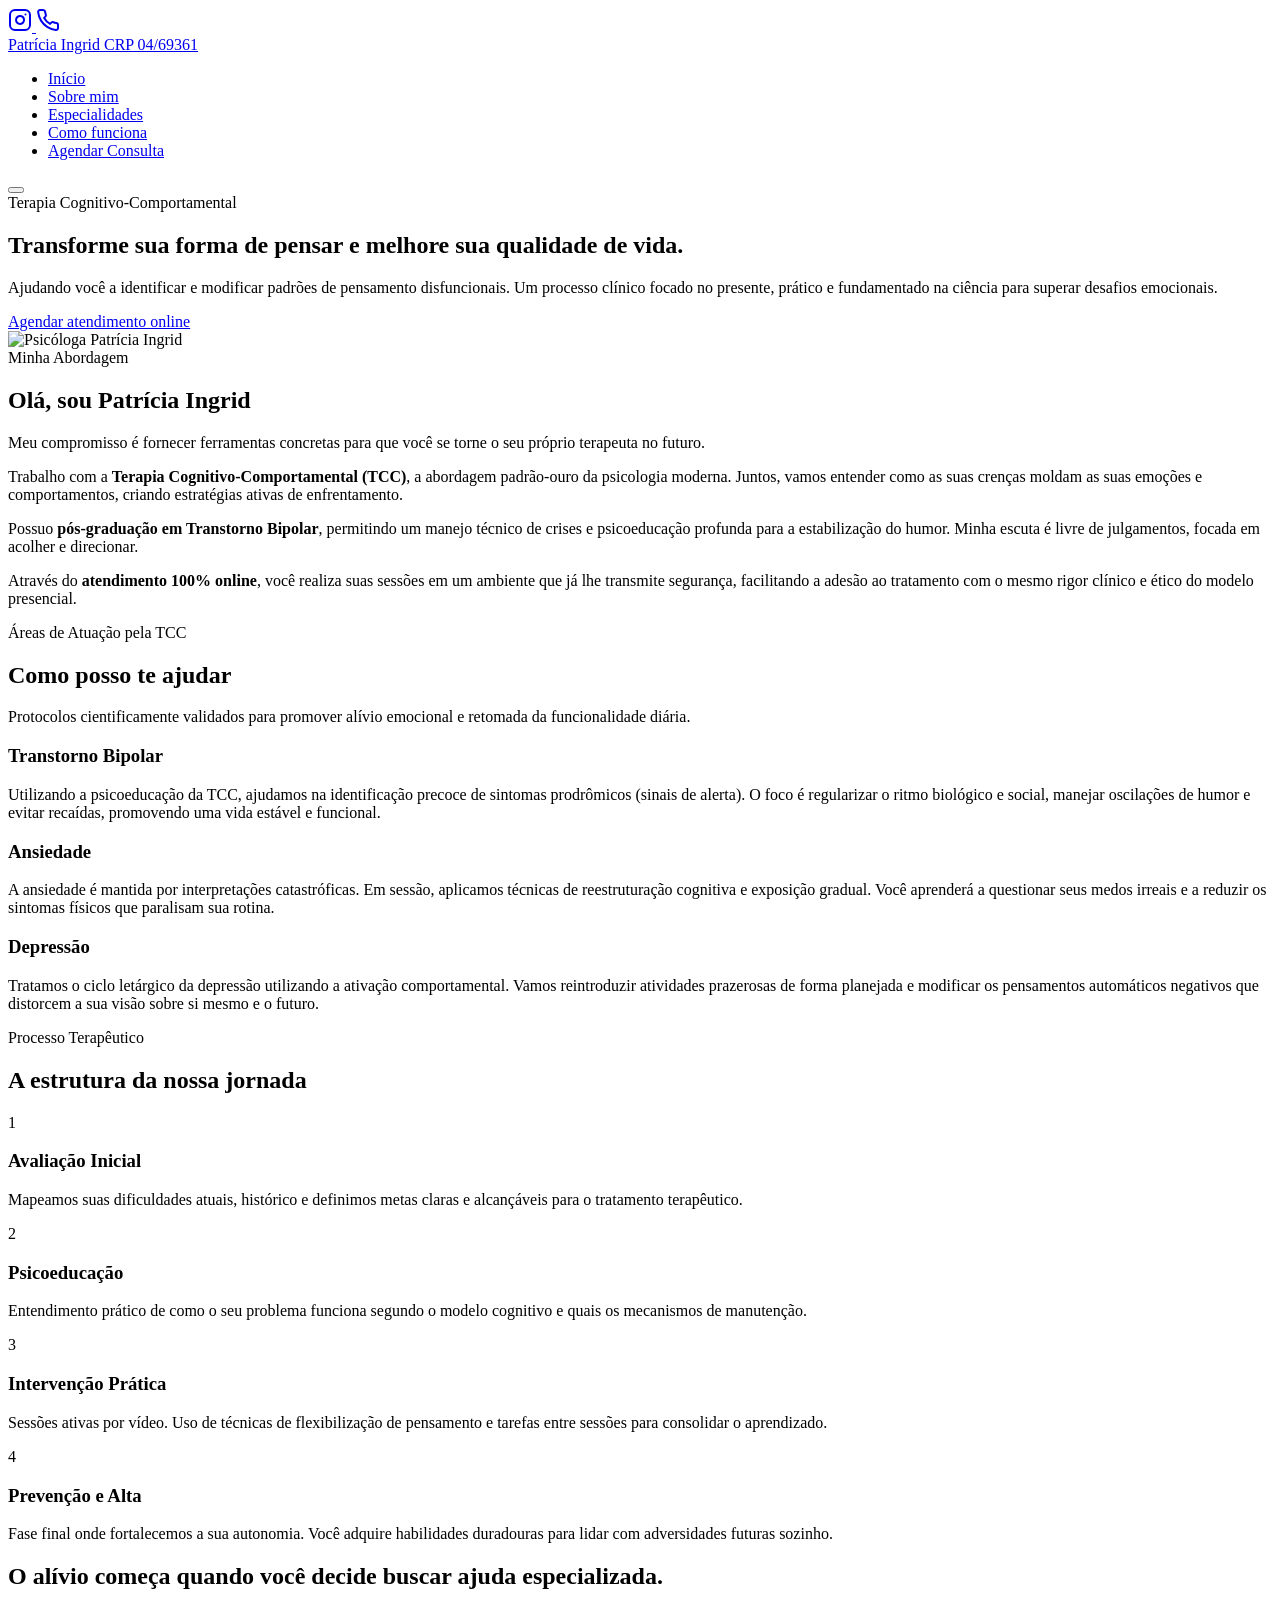
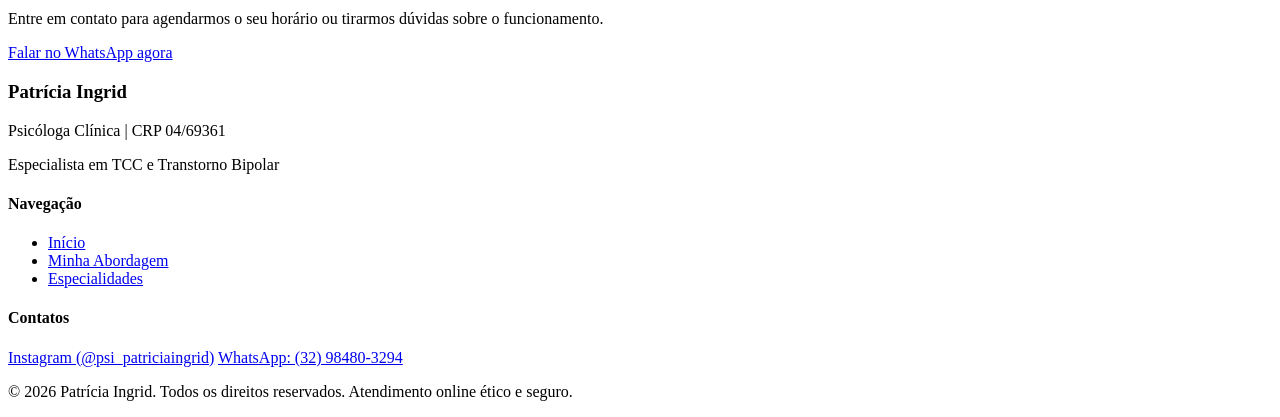
==== index.html @ f83927f1 "Update and rename gemini-code-1784258403993.html to index.html" ====
<!DOCTYPE html>
<html lang="pt-BR">
<head>
    <meta charset="UTF-8">
    <meta name="viewport" content="width=device-width, initial-scale=1.0">
    
    <title>Patrícia Ingrid | Psicóloga Clínica - Especialista em TCC</title>
    <meta name="description" content="Psicoterapia online focada em Terapia Cognitivo-Comportamental (TCC). Ajudo no tratamento de Transtorno Bipolar, Ansiedade e Depressão de forma prática e baseada em evidências.">
    <meta name="keywords" content="psicóloga online, terapia cognitivo-comportamental, TCC, transtorno bipolar, ansiedade, depressão, Patrícia Ingrid psicóloga">
    <meta name="author" content="Patrícia Ingrid">
    
    <link rel="preconnect" href="https://fonts.googleapis.com">
    <link rel="preconnect" href="https://fonts.gstatic.com" crossorigin>
    <link href="https://fonts.googleapis.com/css2?family=Inter:wght@300;400;500;600&family=Lora:ital,wght@0,400;0,500;1,400&display=swap" rel="stylesheet">

    <link rel="stylesheet" href="css/style.css">
</head>
<body>

    <div class="floating-socials">
        <a href="https://instagram.com/psi_patriciaingrid" class="float-btn instagram-float" target="_blank" rel="noopener noreferrer" aria-label="Acesse meu Instagram">
            <svg xmlns="http://www.w3.org/2000/svg" width="24" height="24" viewBox="0 0 24 24" fill="none" stroke="currentColor" stroke-width="2" stroke-linecap="round" stroke-linejoin="round"><rect x="2" y="2" width="20" height="20" rx="5" ry="5"></rect><path d="M16 11.37A4 4 0 1 1 12.63 8 4 4 0 0 1 16 11.37z"></path><line x1="17.5" y1="6.5" x2="17.51" y2="6.5"></line></svg>
        </a>
        <a href="https://wa.me/5532984803294" class="float-btn whatsapp-float" target="_blank" rel="noopener noreferrer" aria-label="Fale comigo no WhatsApp">
            <svg xmlns="http://www.w3.org/2000/svg" width="24" height="24" viewBox="0 0 24 24" fill="none" stroke="currentColor" stroke-width="2" stroke-linecap="round" stroke-linejoin="round"><path d="M22 16.92v3a2 2 0 0 1-2.18 2 19.79 19.79 0 0 1-8.63-3.07 19.5 19.5 0 0 1-6-6 19.79 19.79 0 0 1-3.07-8.67A2 2 0 0 1 4.11 2h3a2 2 0 0 1 2 1.72 12.84 12.84 0 0 0 .7 2.81 2 2 0 0 1-.45 2.11L8.09 9.91a16 16 0 0 0 6 6l1.27-1.27a2 2 0 0 1 2.11-.45 12.84 12.84 0 0 0 2.81.7A2 2 0 0 1 22 16.92z"></path></svg>
        </a>
    </div>

    <header class="main-header">
        <div class="container nav-container">
            <a href="#" class="logo">
                <span class="logo-name">Patrícia Ingrid</span>
                <span class="logo-crp">CRP 04/69361</span>
            </a>
            
            <nav class="nav-menu" id="navMenu">
                <ul>
                    <li><a href="#inicio">Início</a></li>
                    <li><a href="#sobre">Sobre mim</a></li>
                    <li><a href="#especialidades">Especialidades</a></li>
                    <li><a href="#como-funciona">Como funciona</a></li>
                    <li><a href="#contato" class="btn btn-nav">Agendar Consulta</a></li>
                </ul>
            </nav>

            <button class="menu-toggle" id="menuToggle" aria-label="Abrir Menu">
                <span class="bar"></span>
                <span class="bar"></span>
                <span class="bar"></span>
            </button>
        </div>
    </header>

    <main>
        <section id="inicio" class="hero-section">
            <div class="container hero-grid">
                <div class="hero-content scroll-reveal">
                    <span class="hero-tagline">Terapia Cognitivo-Comportamental</span>
                    <h1>Transforme sua forma de pensar e melhore sua qualidade de vida.</h1>
                    <p class="hero-text">
                        Ajudando você a identificar e modificar padrões de pensamento disfuncionais. Um processo clínico focado no presente, prático e fundamentado na ciência para superar desafios emocionais.
                    </p>
                    <div class="hero-actions">
                        <a href="https://wa.me/5532984803294" target="_blank" rel="noopener noreferrer" class="btn btn-primary">
                            <span>Agendar atendimento online</span>
                        </a>
                    </div>
                </div>
                <div class="hero-image-container scroll-reveal">
                    <img src="img/nova-lotus.png.png" alt="Psicóloga Patrícia Ingrid" class="hero-image">
                </div>
            </div>
        </section>

        <section id="sobre" class="about-section">
            <div class="container about-grid">
                <div class="about-content scroll-reveal">
                    <span class="section-subtitle">Minha Abordagem</span>
                    <h2>Olá, sou Patrícia Ingrid</h2>
                    <p class="accent-paragraph">Meu compromisso é fornecer ferramentas concretas para que você se torne o seu próprio terapeuta no futuro.</p>
                    <div class="about-text-details">
                        <p>
                            Trabalho com a <strong>Terapia Cognitivo-Comportamental (TCC)</strong>, a abordagem padrão-ouro da psicologia moderna. Juntos, vamos entender como as suas crenças moldam as suas emoções e comportamentos, criando estratégias ativas de enfrentamento.
                        </p>
                        <p>
                            Possuo <strong>pós-graduação em Transtorno Bipolar</strong>, permitindo um manejo técnico de crises e psicoeducação profunda para a estabilização do humor. Minha escuta é livre de julgamentos, focada em acolher e direcionar.
                        </p>
                        <p>
                            Através do <strong>atendimento 100% online</strong>, você realiza suas sessões em um ambiente que já lhe transmite segurança, facilitando a adesão ao tratamento com o mesmo rigor clínico e ético do modelo presencial.
                        </p>
                    </div>
                </div>
            </div>
        </section>

        <section id="especialidades" class="specialties-section">
            <div class="container">
                <div class="section-header scroll-reveal">
                    <span class="section-subtitle">Áreas de Atuação pela TCC</span>
                    <h2>Como posso te ajudar</h2>
                    <p class="section-intro">Protocolos cientificamente validados para promover alívio emocional e retomada da funcionalidade diária.</p>
                </div>

                <div class="specialties-grid">
                    <div class="card specialty-card scroll-reveal">
                        <h3>Transtorno Bipolar</h3>
                        <p>
                            Utilizando a psicoeducação da TCC, ajudamos na identificação precoce de sintomas prodrômicos (sinais de alerta). O foco é regularizar o ritmo biológico e social, manejar oscilações de humor e evitar recaídas, promovendo uma vida estável e funcional.
                        </p>
                    </div>

                    <div class="card specialty-card scroll-reveal">
                        <h3>Ansiedade</h3>
                        <p>
                            A ansiedade é mantida por interpretações catastróficas. Em sessão, aplicamos técnicas de reestruturação cognitiva e exposição gradual. Você aprenderá a questionar seus medos irreais e a reduzir os sintomas físicos que paralisam sua rotina.
                        </p>
                    </div>

                    <div class="card specialty-card scroll-reveal">
                        <h3>Depressão</h3>
                        <p>
                            Tratamos o ciclo letárgico da depressão utilizando a ativação comportamental. Vamos reintroduzir atividades prazerosas de forma planejada e modificar os pensamentos automáticos negativos que distorcem a sua visão sobre si mesmo e o futuro.
                        </p>
                    </div>
                </div>
            </div>
        </section>

        <section id="como-funciona" class="how-it-works-section">
            <div class="container">
                <div class="section-header scroll-reveal">
                    <span class="section-subtitle">Processo Terapêutico</span>
                    <h2>A estrutura da nossa jornada</h2>
                </div>

                <div class="steps-grid">
                    <div class="step-item scroll-reveal">
                        <div class="step-num">1</div>
                        <div class="step-content">
                            <h3>Avaliação Inicial</h3>
                            <p>Mapeamos suas dificuldades atuais, histórico e definimos metas claras e alcançáveis para o tratamento terapêutico.</p>
                        </div>
                    </div>

                    <div class="step-item scroll-reveal">
                        <div class="step-num">2</div>
                        <div class="step-content">
                            <h3>Psicoeducação</h3>
                            <p>Entendimento prático de como o seu problema funciona segundo o modelo cognitivo e quais os mecanismos de manutenção.</p>
                        </div>
                    </div>

                    <div class="step-item scroll-reveal">
                        <div class="step-num">3</div>
                        <div class="step-content">
                            <h3>Intervenção Prática</h3>
                            <p>Sessões ativas por vídeo. Uso de técnicas de flexibilização de pensamento e tarefas entre sessões para consolidar o aprendizado.</p>
                        </div>
                    </div>

                    <div class="step-item scroll-reveal">
                        <div class="step-num">4</div>
                        <div class="step-content">
                            <h3>Prevenção e Alta</h3>
                            <p>Fase final onde fortalecemos a sua autonomia. Você adquire habilidades duradouras para lidar com adversidades futuras sozinho.</p>
                        </div>
                    </div>
                </div>
            </div>
        </section>

        <section id="contato" class="cta-section">
            <div class="container cta-box scroll-reveal">
                <h2>O alívio começa quando você decide buscar ajuda especializada.</h2>
                <p>Entre em contato para agendarmos o seu horário ou tirarmos dúvidas sobre o funcionamento.</p>
                <a href="https://wa.me/5532984803294" target="_blank" rel="noopener noreferrer" class="btn btn-primary btn-cta">
                    <span>Falar no WhatsApp agora</span>
                </a>
            </div>
        </section>
    </main>

    <footer class="main-footer">
        <div class="container footer-grid">
            <div class="footer-info">
                <h3>Patrícia Ingrid</h3>
                <p>Psicóloga Clínica | CRP 04/69361</p>
                <p class="footer-specialty">Especialista em TCC e Transtorno Bipolar</p>
            </div>
            <div class="footer-links">
                <h4>Navegação</h4>
                <ul>
                    <li><a href="#inicio">Início</a></li>
                    <li><a href="#sobre">Minha Abordagem</a></li>
                    <li><a href="#especialidades">Especialidades</a></li>
                </ul>
            </div>
            <div class="footer-contact">
                <h4>Contatos</h4>
                <div class="social-links">
                    <a href="https://instagram.com/psi_patriciaingrid" target="_blank" rel="noopener noreferrer">Instagram (@psi_patriciaingrid)</a>
                    <a href="https://wa.me/5532984803294" target="_blank" rel="noopener noreferrer">WhatsApp: (32) 98480-3294</a>
                </div>
            </div>
        </div>
        <div class="footer-bottom">
            <p>&copy; 2026 Patrícia Ingrid. Todos os direitos reservados. Atendimento online ético e seguro.</p>
        </div>
    </footer>

    <script src="js/script.js"></script>
</body>
</html>
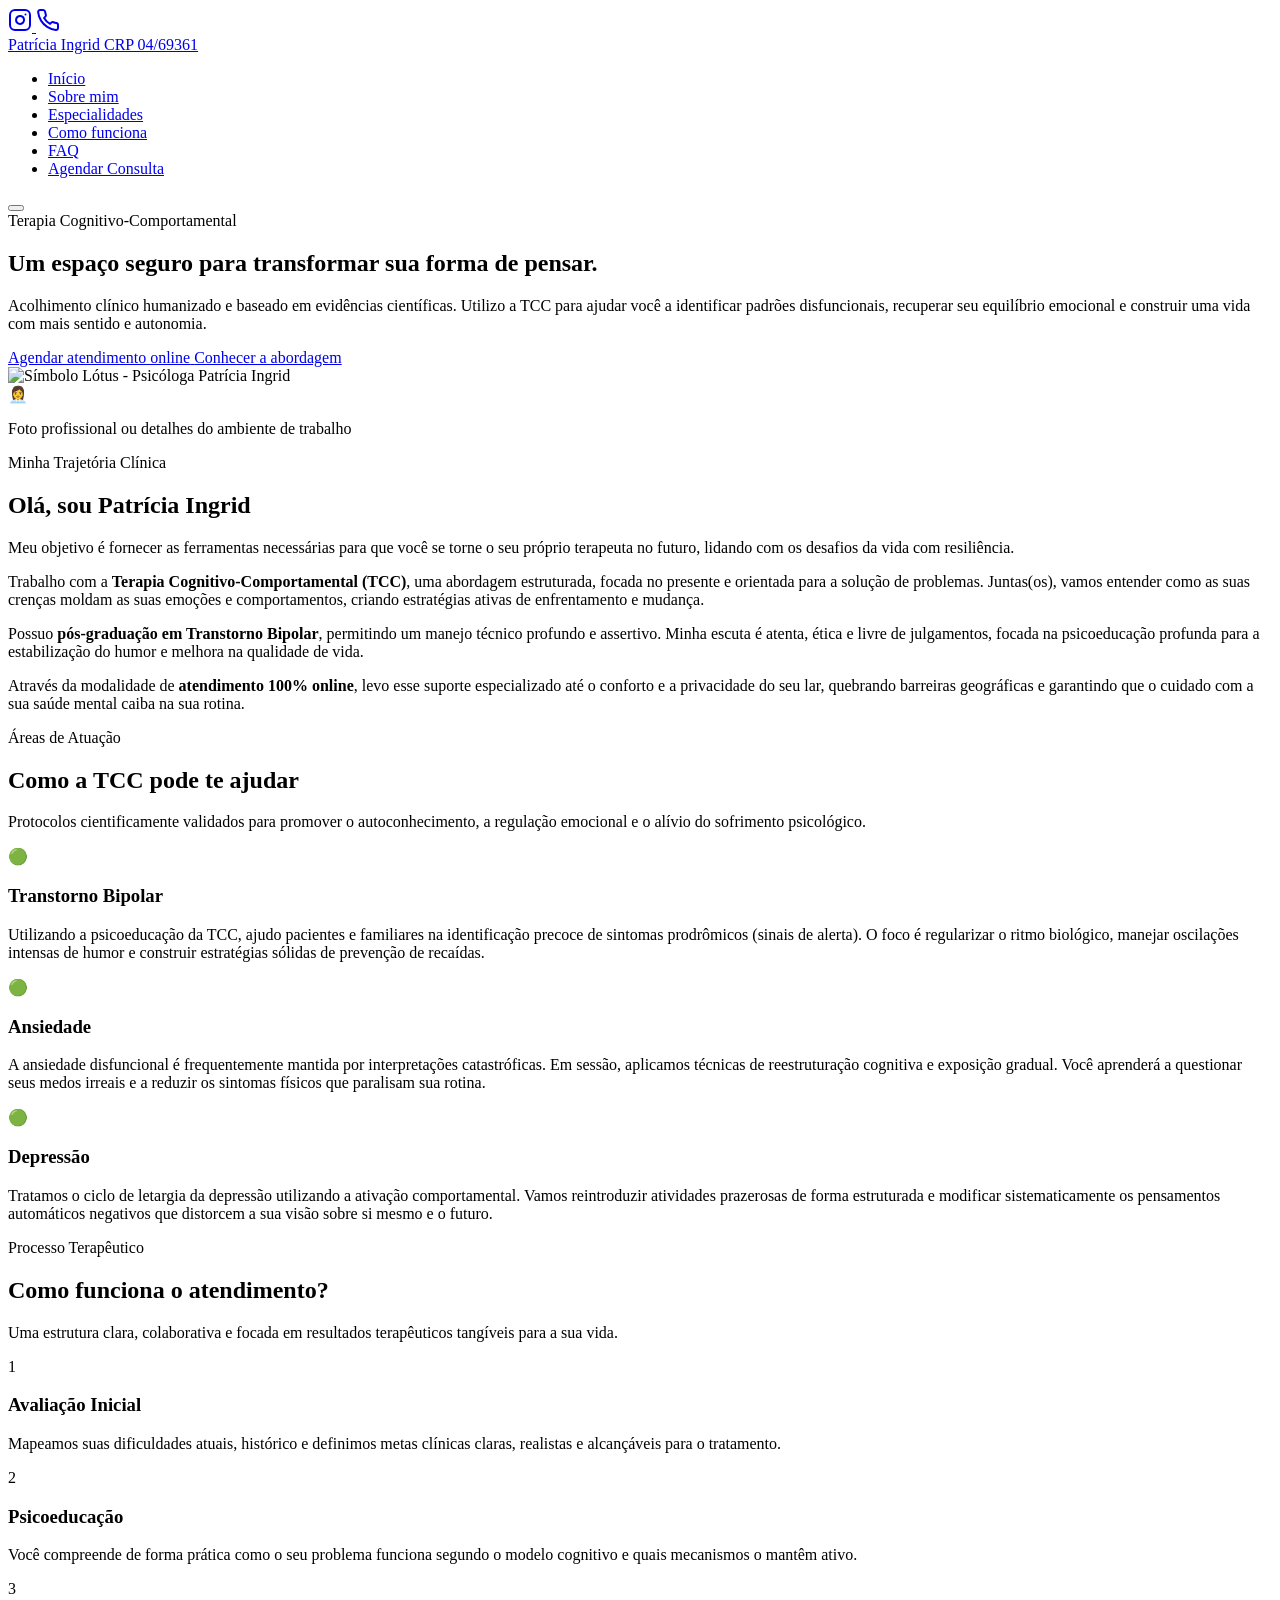
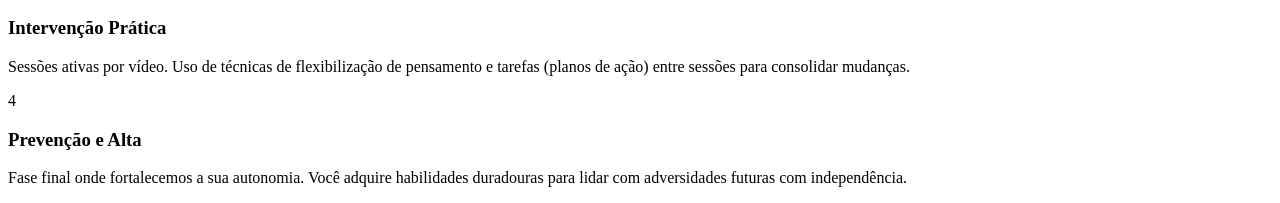
==== commit 35aaaedd: "index.html" ====
--- a/index.html
+++ b/index.html
@@ -5,7 +5,7 @@
     <meta name="viewport" content="width=device-width, initial-scale=1.0">
     
     <title>Patrícia Ingrid | Psicóloga Clínica - Especialista em TCC</title>
-    <meta name="description" content="Psicoterapia online focada em Terapia Cognitivo-Comportamental (TCC). Ajudo no tratamento de Transtorno Bipolar, Ansiedade e Depressão de forma prática e baseada em evidências.">
+    <meta name="description" content="Psicoterapia online com foco na Terapia Cognitivo-Comportamental (TCC) para Transtorno Bipolar, Ansiedade e Depressão. Atendimento ético por Patrícia Ingrid, CRP 04/69361.">
     <meta name="keywords" content="psicóloga online, terapia cognitivo-comportamental, TCC, transtorno bipolar, ansiedade, depressão, Patrícia Ingrid psicóloga">
     <meta name="author" content="Patrícia Ingrid">
     
@@ -18,10 +18,10 @@
 <body>
 
     <div class="floating-socials">
-        <a href="https://instagram.com/psi_patriciaingrid" class="float-btn instagram-float" target="_blank" rel="noopener noreferrer" aria-label="Acesse meu Instagram">
+        <a href="https://instagram.com/psi_patriciaingrid" class="instagram-float" target="_blank" rel="noopener noreferrer" aria-label="Fale comigo no Instagram">
             <svg xmlns="http://www.w3.org/2000/svg" width="24" height="24" viewBox="0 0 24 24" fill="none" stroke="currentColor" stroke-width="2" stroke-linecap="round" stroke-linejoin="round"><rect x="2" y="2" width="20" height="20" rx="5" ry="5"></rect><path d="M16 11.37A4 4 0 1 1 12.63 8 4 4 0 0 1 16 11.37z"></path><line x1="17.5" y1="6.5" x2="17.51" y2="6.5"></line></svg>
         </a>
-        <a href="https://wa.me/5532984803294" class="float-btn whatsapp-float" target="_blank" rel="noopener noreferrer" aria-label="Fale comigo no WhatsApp">
+        <a href="https://wa.me/5532984803294" class="whatsapp-float" target="_blank" rel="noopener noreferrer" aria-label="Fale comigo no WhatsApp">
             <svg xmlns="http://www.w3.org/2000/svg" width="24" height="24" viewBox="0 0 24 24" fill="none" stroke="currentColor" stroke-width="2" stroke-linecap="round" stroke-linejoin="round"><path d="M22 16.92v3a2 2 0 0 1-2.18 2 19.79 19.79 0 0 1-8.63-3.07 19.5 19.5 0 0 1-6-6 19.79 19.79 0 0 1-3.07-8.67A2 2 0 0 1 4.11 2h3a2 2 0 0 1 2 1.72 12.84 12.84 0 0 0 .7 2.81 2 2 0 0 1-.45 2.11L8.09 9.91a16 16 0 0 0 6 6l1.27-1.27a2 2 0 0 1 2.11-.45 12.84 12.84 0 0 0 2.81.7A2 2 0 0 1 22 16.92z"></path></svg>
         </a>
     </div>
@@ -39,6 +39,7 @@
                     <li><a href="#sobre">Sobre mim</a></li>
                     <li><a href="#especialidades">Especialidades</a></li>
                     <li><a href="#como-funciona">Como funciona</a></li>
+                    <li><a href="#perguntas-frequentes">FAQ</a></li>
                     <li><a href="#contato" class="btn btn-nav">Agendar Consulta</a></li>
                 </ul>
             </nav>
@@ -56,37 +57,44 @@
             <div class="container hero-grid">
                 <div class="hero-content scroll-reveal">
                     <span class="hero-tagline">Terapia Cognitivo-Comportamental</span>
-                    <h1>Transforme sua forma de pensar e melhore sua qualidade de vida.</h1>
+                    <h1>Um espaço seguro para transformar sua forma de pensar.</h1>
                     <p class="hero-text">
-                        Ajudando você a identificar e modificar padrões de pensamento disfuncionais. Um processo clínico focado no presente, prático e fundamentado na ciência para superar desafios emocionais.
+                        Acolhimento clínico humanizado e baseado em evidências científicas. Utilizo a TCC para ajudar você a identificar padrões disfuncionais, recuperar seu equilíbrio emocional e construir uma vida com mais sentido e autonomia.
                     </p>
                     <div class="hero-actions">
                         <a href="https://wa.me/5532984803294" target="_blank" rel="noopener noreferrer" class="btn btn-primary">
                             <span>Agendar atendimento online</span>
                         </a>
+                        <a href="#sobre" class="btn btn-secondary">Conhecer a abordagem</a>
                     </div>
                 </div>
                 <div class="hero-image-container scroll-reveal">
-                    <img src="img/nova-lotus.png.png" alt="Psicóloga Patrícia Ingrid" class="hero-image">
+                    <img src="img/nova-lotus.png.png" alt="Símbolo Lótus - Psicóloga Patrícia Ingrid" class="hero-image">
                 </div>
             </div>
         </section>
 
         <section id="sobre" class="about-section">
             <div class="container about-grid">
+                <div class="about-image-container scroll-reveal">
+                    <div class="photo-placeholder alt-placeholder">
+                        <span class="placeholder-icon">👩‍💼</span>
+                        <p class="placeholder-text">Foto profissional ou detalhes do ambiente de trabalho</p>
+                    </div>
+                </div>
                 <div class="about-content scroll-reveal">
-                    <span class="section-subtitle">Minha Abordagem</span>
+                    <span class="section-subtitle">Minha Trajetória Clínica</span>
                     <h2>Olá, sou Patrícia Ingrid</h2>
-                    <p class="accent-paragraph">Meu compromisso é fornecer ferramentas concretas para que você se torne o seu próprio terapeuta no futuro.</p>
+                    <p class="accent-paragraph">Meu objetivo é fornecer as ferramentas necessárias para que você se torne o seu próprio terapeuta no futuro, lidando com os desafios da vida com resiliência.</p>
                     <div class="about-text-details">
                         <p>
-                            Trabalho com a <strong>Terapia Cognitivo-Comportamental (TCC)</strong>, a abordagem padrão-ouro da psicologia moderna. Juntos, vamos entender como as suas crenças moldam as suas emoções e comportamentos, criando estratégias ativas de enfrentamento.
+                            Trabalho com a <strong>Terapia Cognitivo-Comportamental (TCC)</strong>, uma abordagem estruturada, focada no presente e orientada para a solução de problemas. Juntas(os), vamos entender como as suas crenças moldam as suas emoções e comportamentos, criando estratégias ativas de enfrentamento e mudança.
                         </p>
                         <p>
-                            Possuo <strong>pós-graduação em Transtorno Bipolar</strong>, permitindo um manejo técnico de crises e psicoeducação profunda para a estabilização do humor. Minha escuta é livre de julgamentos, focada em acolher e direcionar.
+                            Possuo <strong>pós-graduação em Transtorno Bipolar</strong>, permitindo um manejo técnico profundo e assertivo. Minha escuta é atenta, ética e livre de julgamentos, focada na psicoeducação profunda para a estabilização do humor e melhora na qualidade de vida.
                         </p>
                         <p>
-                            Através do <strong>atendimento 100% online</strong>, você realiza suas sessões em um ambiente que já lhe transmite segurança, facilitando a adesão ao tratamento com o mesmo rigor clínico e ético do modelo presencial.
+                            Através da modalidade de <strong>atendimento 100% online</strong>, levo esse suporte especializado até o conforto e a privacidade do seu lar, quebrando barreiras geográficas e garantindo que o cuidado com a sua saúde mental caiba na sua rotina.
                         </p>
                     </div>
                 </div>
@@ -96,30 +104,39 @@
         <section id="especialidades" class="specialties-section">
             <div class="container">
                 <div class="section-header scroll-reveal">
-                    <span class="section-subtitle">Áreas de Atuação pela TCC</span>
-                    <h2>Como posso te ajudar</h2>
-                    <p class="section-intro">Protocolos cientificamente validados para promover alívio emocional e retomada da funcionalidade diária.</p>
+                    <span class="section-subtitle">Áreas de Atuação</span>
+                    <h2>Como a TCC pode te ajudar</h2>
+                    <p class="section-intro">Protocolos cientificamente validados para promover o autoconhecimento, a regulação emocional e o alívio do sofrimento psicológico.</p>
                 </div>
 
                 <div class="specialties-grid">
                     <div class="card specialty-card scroll-reveal">
+                        <div class="card-icon">
+                            <span class="badge badge-bipolar">🟢</span>
+                        </div>
                         <h3>Transtorno Bipolar</h3>
                         <p>
-                            Utilizando a psicoeducação da TCC, ajudamos na identificação precoce de sintomas prodrômicos (sinais de alerta). O foco é regularizar o ritmo biológico e social, manejar oscilações de humor e evitar recaídas, promovendo uma vida estável e funcional.
+                            Utilizando a psicoeducação da TCC, ajudo pacientes e familiares na identificação precoce de sintomas prodrômicos (sinais de alerta). O foco é regularizar o ritmo biológico, manejar oscilações intensas de humor e construir estratégias sólidas de prevenção de recaídas.
                         </p>
                     </div>
 
                     <div class="card specialty-card scroll-reveal">
+                        <div class="card-icon">
+                            <span class="badge badge-anxiety">🟢</span>
+                        </div>
                         <h3>Ansiedade</h3>
                         <p>
-                            A ansiedade é mantida por interpretações catastróficas. Em sessão, aplicamos técnicas de reestruturação cognitiva e exposição gradual. Você aprenderá a questionar seus medos irreais e a reduzir os sintomas físicos que paralisam sua rotina.
+                            A ansiedade disfuncional é frequentemente mantida por interpretações catastróficas. Em sessão, aplicamos técnicas de reestruturação cognitiva e exposição gradual. Você aprenderá a questionar seus medos irreais e a reduzir os sintomas físicos que paralisam sua rotina.
                         </p>
                     </div>
 
                     <div class="card specialty-card scroll-reveal">
+                        <div class="card-icon">
+                            <span class="badge badge-depression">🟢</span>
+                        </div>
                         <h3>Depressão</h3>
                         <p>
-                            Tratamos o ciclo letárgico da depressão utilizando a ativação comportamental. Vamos reintroduzir atividades prazerosas de forma planejada e modificar os pensamentos automáticos negativos que distorcem a sua visão sobre si mesmo e o futuro.
+                            Tratamos o ciclo de letargia da depressão utilizando a ativação comportamental. Vamos reintroduzir atividades prazerosas de forma estruturada e modificar sistematicamente os pensamentos automáticos negativos que distorcem a sua visão sobre si mesmo e o futuro.
                         </p>
                     </div>
                 </div>
@@ -130,7 +147,8 @@
             <div class="container">
                 <div class="section-header scroll-reveal">
                     <span class="section-subtitle">Processo Terapêutico</span>
-                    <h2>A estrutura da nossa jornada</h2>
+                    <h2>Como funciona o atendimento?</h2>
+                    <p class="section-intro">Uma estrutura clara, colaborativa e focada em resultados terapêuticos tangíveis para a sua vida.</p>
                 </div>
 
                 <div class="steps-grid">
@@ -138,7 +156,7 @@
                         <div class="step-num">1</div>
                         <div class="step-content">
                             <h3>Avaliação Inicial</h3>
-                            <p>Mapeamos suas dificuldades atuais, histórico e definimos metas claras e alcançáveis para o tratamento terapêutico.</p>
+                            <p>Mapeamos suas dificuldades atuais, histórico e definimos metas clínicas claras, realistas e alcançáveis para o tratamento.</p>
                         </div>
                     </div>
 
@@ -146,7 +164,7 @@
                         <div class="step-num">2</div>
                         <div class="step-content">
                             <h3>Psicoeducação</h3>
-                            <p>Entendimento prático de como o seu problema funciona segundo o modelo cognitivo e quais os mecanismos de manutenção.</p>
+                            <p>Você compreende de forma prática como o seu problema funciona segundo o modelo cognitivo e quais mecanismos o mantêm ativo.</p>
                         </div>
                     </div>
 
@@ -154,7 +172,7 @@
                         <div class="step-num">3</div>
                         <div class="step-content">
                             <h3>Intervenção Prática</h3>
-                            <p>Sessões ativas por vídeo. Uso de técnicas de flexibilização de pensamento e tarefas entre sessões para consolidar o aprendizado.</p>
+                            <p>Sessões ativas por vídeo. Uso de técnicas de flexibilização de pensamento e tarefas (planos de ação) entre sessões para consolidar mudanças.</p>
                         </div>
                     </div>
 
@@ -162,7 +180,7 @@
                         <div class="step-num">4</div>
                         <div class="step-content">
                             <h3>Prevenção e Alta</h3>
-                            <p>Fase final onde fortalecemos a sua autonomia. Você adquire habilidades duradouras para lidar com adversidades futuras sozinho.</p>
+                            <p>Fase final onde fortalecemos a sua autonomia. Você adquire habilidades duradouras para lidar com adversidades futuras com independência.</p>
                         </div>
                     </div>
                 </div>
@@ -170,44 +188,3 @@
         </section>
 
         <section id="contato" class="cta-section">
-            <div class="container cta-box scroll-reveal">
-                <h2>O alívio começa quando você decide buscar ajuda especializada.</h2>
-                <p>Entre em contato para agendarmos o seu horário ou tirarmos dúvidas sobre o funcionamento.</p>
-                <a href="https://wa.me/5532984803294" target="_blank" rel="noopener noreferrer" class="btn btn-primary btn-cta">
-                    <span>Falar no WhatsApp agora</span>
-                </a>
-            </div>
-        </section>
-    </main>
-
-    <footer class="main-footer">
-        <div class="container footer-grid">
-            <div class="footer-info">
-                <h3>Patrícia Ingrid</h3>
-                <p>Psicóloga Clínica | CRP 04/69361</p>
-                <p class="footer-specialty">Especialista em TCC e Transtorno Bipolar</p>
-            </div>
-            <div class="footer-links">
-                <h4>Navegação</h4>
-                <ul>
-                    <li><a href="#inicio">Início</a></li>
-                    <li><a href="#sobre">Minha Abordagem</a></li>
-                    <li><a href="#especialidades">Especialidades</a></li>
-                </ul>
-            </div>
-            <div class="footer-contact">
-                <h4>Contatos</h4>
-                <div class="social-links">
-                    <a href="https://instagram.com/psi_patriciaingrid" target="_blank" rel="noopener noreferrer">Instagram (@psi_patriciaingrid)</a>
-                    <a href="https://wa.me/5532984803294" target="_blank" rel="noopener noreferrer">WhatsApp: (32) 98480-3294</a>
-                </div>
-            </div>
-        </div>
-        <div class="footer-bottom">
-            <p>&copy; 2026 Patrícia Ingrid. Todos os direitos reservados. Atendimento online ético e seguro.</p>
-        </div>
-    </footer>
-
-    <script src="js/script.js"></script>
-</body>
-</html>
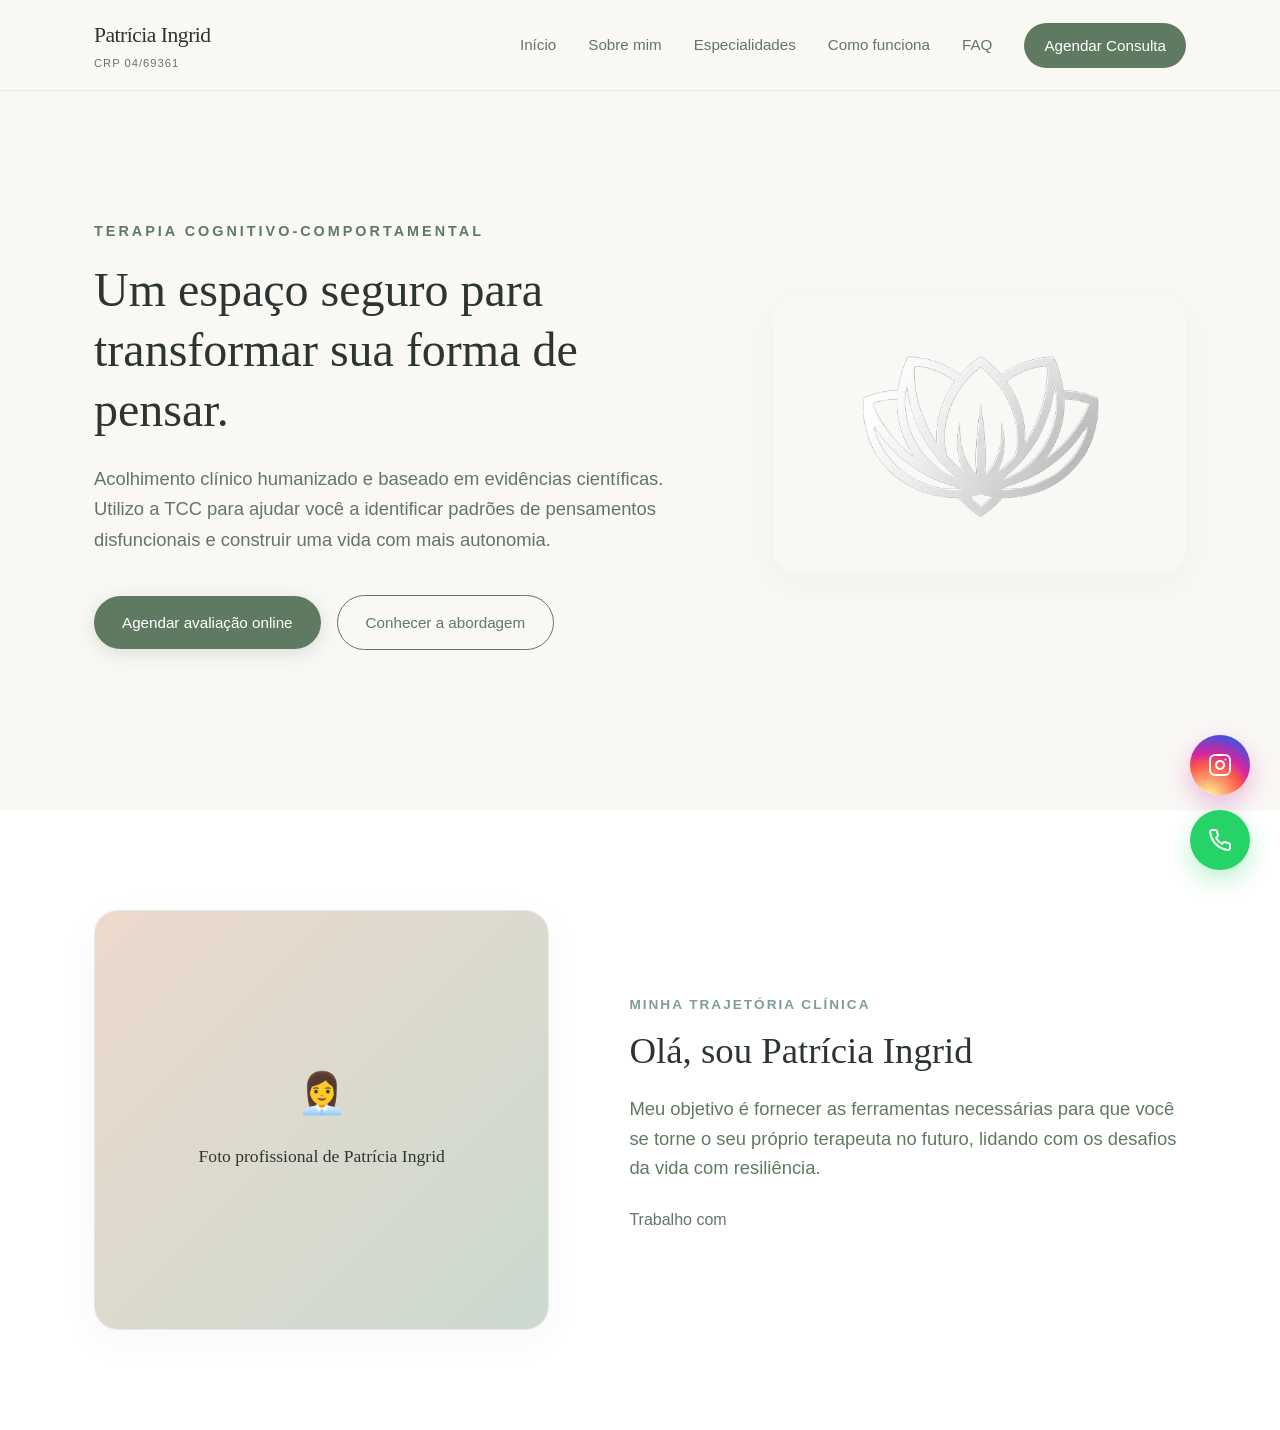
==== commit 46872e26: "index.html" ====
--- a/index.html
+++ b/index.html
@@ -5,23 +5,23 @@
     <meta name="viewport" content="width=device-width, initial-scale=1.0">
     
     <title>Patrícia Ingrid | Psicóloga Clínica - Especialista em TCC</title>
-    <meta name="description" content="Psicoterapia online com foco na Terapia Cognitivo-Comportamental (TCC) para Transtorno Bipolar, Ansiedade e Depressão. Atendimento ético por Patrícia Ingrid, CRP 04/69361.">
-    <meta name="keywords" content="psicóloga online, terapia cognitivo-comportamental, TCC, transtorno bipolar, ansiedade, depressão, Patrícia Ingrid psicóloga">
+    <meta name="description" content="Psicoterapia online com foco em Transtorno Bipolar, Ansiedade e Depressão. Atendimento acolhedor e baseado em TCC por Patrícia Ingrid, CRP 04/69361.">
+    <meta name="keywords" content="psicóloga online, TCC, terapia cognitivo-comportamental, transtorno bipolar, ansiedade, depressão, Patrícia Ingrid">
     <meta name="author" content="Patrícia Ingrid">
     
     <link rel="preconnect" href="https://fonts.googleapis.com">
     <link rel="preconnect" href="https://fonts.gstatic.com" crossorigin>
     <link href="https://fonts.googleapis.com/css2?family=Inter:wght@300;400;500;600&family=Lora:ital,wght@0,400;0,500;1,400&display=swap" rel="stylesheet">
 
-    <link rel="stylesheet" href="css/style.css">
+    <link rel="stylesheet" href="style.css">
 </head>
 <body>
 
     <div class="floating-socials">
-        <a href="https://instagram.com/psi_patriciaingrid" class="instagram-float" target="_blank" rel="noopener noreferrer" aria-label="Fale comigo no Instagram">
+        <a href="https://instagram.com/psi_patriciaingrid" class="float-btn instagram-float" target="_blank" rel="noopener noreferrer" aria-label="Acesse meu Instagram">
             <svg xmlns="http://www.w3.org/2000/svg" width="24" height="24" viewBox="0 0 24 24" fill="none" stroke="currentColor" stroke-width="2" stroke-linecap="round" stroke-linejoin="round"><rect x="2" y="2" width="20" height="20" rx="5" ry="5"></rect><path d="M16 11.37A4 4 0 1 1 12.63 8 4 4 0 0 1 16 11.37z"></path><line x1="17.5" y1="6.5" x2="17.51" y2="6.5"></line></svg>
         </a>
-        <a href="https://wa.me/5532984803294" class="whatsapp-float" target="_blank" rel="noopener noreferrer" aria-label="Fale comigo no WhatsApp">
+        <a href="https://wa.me/5532984803294" class="float-btn whatsapp-float" target="_blank" rel="noopener noreferrer" aria-label="Fale comigo no WhatsApp">
             <svg xmlns="http://www.w3.org/2000/svg" width="24" height="24" viewBox="0 0 24 24" fill="none" stroke="currentColor" stroke-width="2" stroke-linecap="round" stroke-linejoin="round"><path d="M22 16.92v3a2 2 0 0 1-2.18 2 19.79 19.79 0 0 1-8.63-3.07 19.5 19.5 0 0 1-6-6 19.79 19.79 0 0 1-3.07-8.67A2 2 0 0 1 4.11 2h3a2 2 0 0 1 2 1.72 12.84 12.84 0 0 0 .7 2.81 2 2 0 0 1-.45 2.11L8.09 9.91a16 16 0 0 0 6 6l1.27-1.27a2 2 0 0 1 2.11-.45 12.84 12.84 0 0 0 2.81.7A2 2 0 0 1 22 16.92z"></path></svg>
         </a>
     </div>
@@ -59,17 +59,17 @@
                     <span class="hero-tagline">Terapia Cognitivo-Comportamental</span>
                     <h1>Um espaço seguro para transformar sua forma de pensar.</h1>
                     <p class="hero-text">
-                        Acolhimento clínico humanizado e baseado em evidências científicas. Utilizo a TCC para ajudar você a identificar padrões disfuncionais, recuperar seu equilíbrio emocional e construir uma vida com mais sentido e autonomia.
+                        Acolhimento clínico humanizado e baseado em evidências científicas. Utilizo a TCC para ajudar você a identificar padrões de pensamentos disfuncionais e construir uma vida com mais autonomia.
                     </p>
                     <div class="hero-actions">
                         <a href="https://wa.me/5532984803294" target="_blank" rel="noopener noreferrer" class="btn btn-primary">
-                            <span>Agendar atendimento online</span>
+                            <span>Agendar avaliação online</span>
                         </a>
                         <a href="#sobre" class="btn btn-secondary">Conhecer a abordagem</a>
                     </div>
                 </div>
                 <div class="hero-image-container scroll-reveal">
-                    <img src="img/nova-lotus.png.png" alt="Símbolo Lótus - Psicóloga Patrícia Ingrid" class="hero-image">
+                    <img src="nova-lotus.png.png" alt="Símbolo Lótus" class="hero-image">
                 </div>
             </div>
         </section>
@@ -79,7 +79,7 @@
                 <div class="about-image-container scroll-reveal">
                     <div class="photo-placeholder alt-placeholder">
                         <span class="placeholder-icon">👩‍💼</span>
-                        <p class="placeholder-text">Foto profissional ou detalhes do ambiente de trabalho</p>
+                        <p class="placeholder-text">Foto profissional de Patrícia Ingrid</p>
                     </div>
                 </div>
                 <div class="about-content scroll-reveal">
@@ -88,103 +88,4 @@
                     <p class="accent-paragraph">Meu objetivo é fornecer as ferramentas necessárias para que você se torne o seu próprio terapeuta no futuro, lidando com os desafios da vida com resiliência.</p>
                     <div class="about-text-details">
                         <p>
-                            Trabalho com a <strong>Terapia Cognitivo-Comportamental (TCC)</strong>, uma abordagem estruturada, focada no presente e orientada para a solução de problemas. Juntas(os), vamos entender como as suas crenças moldam as suas emoções e comportamentos, criando estratégias ativas de enfrentamento e mudança.
-                        </p>
-                        <p>
-                            Possuo <strong>pós-graduação em Transtorno Bipolar</strong>, permitindo um manejo técnico profundo e assertivo. Minha escuta é atenta, ética e livre de julgamentos, focada na psicoeducação profunda para a estabilização do humor e melhora na qualidade de vida.
-                        </p>
-                        <p>
-                            Através da modalidade de <strong>atendimento 100% online</strong>, levo esse suporte especializado até o conforto e a privacidade do seu lar, quebrando barreiras geográficas e garantindo que o cuidado com a sua saúde mental caiba na sua rotina.
-                        </p>
-                    </div>
-                </div>
-            </div>
-        </section>
-
-        <section id="especialidades" class="specialties-section">
-            <div class="container">
-                <div class="section-header scroll-reveal">
-                    <span class="section-subtitle">Áreas de Atuação</span>
-                    <h2>Como a TCC pode te ajudar</h2>
-                    <p class="section-intro">Protocolos cientificamente validados para promover o autoconhecimento, a regulação emocional e o alívio do sofrimento psicológico.</p>
-                </div>
-
-                <div class="specialties-grid">
-                    <div class="card specialty-card scroll-reveal">
-                        <div class="card-icon">
-                            <span class="badge badge-bipolar">🟢</span>
-                        </div>
-                        <h3>Transtorno Bipolar</h3>
-                        <p>
-                            Utilizando a psicoeducação da TCC, ajudo pacientes e familiares na identificação precoce de sintomas prodrômicos (sinais de alerta). O foco é regularizar o ritmo biológico, manejar oscilações intensas de humor e construir estratégias sólidas de prevenção de recaídas.
-                        </p>
-                    </div>
-
-                    <div class="card specialty-card scroll-reveal">
-                        <div class="card-icon">
-                            <span class="badge badge-anxiety">🟢</span>
-                        </div>
-                        <h3>Ansiedade</h3>
-                        <p>
-                            A ansiedade disfuncional é frequentemente mantida por interpretações catastróficas. Em sessão, aplicamos técnicas de reestruturação cognitiva e exposição gradual. Você aprenderá a questionar seus medos irreais e a reduzir os sintomas físicos que paralisam sua rotina.
-                        </p>
-                    </div>
-
-                    <div class="card specialty-card scroll-reveal">
-                        <div class="card-icon">
-                            <span class="badge badge-depression">🟢</span>
-                        </div>
-                        <h3>Depressão</h3>
-                        <p>
-                            Tratamos o ciclo de letargia da depressão utilizando a ativação comportamental. Vamos reintroduzir atividades prazerosas de forma estruturada e modificar sistematicamente os pensamentos automáticos negativos que distorcem a sua visão sobre si mesmo e o futuro.
-                        </p>
-                    </div>
-                </div>
-            </div>
-        </section>
-
-        <section id="como-funciona" class="how-it-works-section">
-            <div class="container">
-                <div class="section-header scroll-reveal">
-                    <span class="section-subtitle">Processo Terapêutico</span>
-                    <h2>Como funciona o atendimento?</h2>
-                    <p class="section-intro">Uma estrutura clara, colaborativa e focada em resultados terapêuticos tangíveis para a sua vida.</p>
-                </div>
-
-                <div class="steps-grid">
-                    <div class="step-item scroll-reveal">
-                        <div class="step-num">1</div>
-                        <div class="step-content">
-                            <h3>Avaliação Inicial</h3>
-                            <p>Mapeamos suas dificuldades atuais, histórico e definimos metas clínicas claras, realistas e alcançáveis para o tratamento.</p>
-                        </div>
-                    </div>
-
-                    <div class="step-item scroll-reveal">
-                        <div class="step-num">2</div>
-                        <div class="step-content">
-                            <h3>Psicoeducação</h3>
-                            <p>Você compreende de forma prática como o seu problema funciona segundo o modelo cognitivo e quais mecanismos o mantêm ativo.</p>
-                        </div>
-                    </div>
-
-                    <div class="step-item scroll-reveal">
-                        <div class="step-num">3</div>
-                        <div class="step-content">
-                            <h3>Intervenção Prática</h3>
-                            <p>Sessões ativas por vídeo. Uso de técnicas de flexibilização de pensamento e tarefas (planos de ação) entre sessões para consolidar mudanças.</p>
-                        </div>
-                    </div>
-
-                    <div class="step-item scroll-reveal">
-                        <div class="step-num">4</div>
-                        <div class="step-content">
-                            <h3>Prevenção e Alta</h3>
-                            <p>Fase final onde fortalecemos a sua autonomia. Você adquire habilidades duradouras para lidar com adversidades futuras com independência.</p>
-                        </div>
-                    </div>
-                </div>
-            </div>
-        </section>
-
-        <section id="contato" class="cta-section">
+                            Trabalho com
--- a/style.css
+++ b/style.css
@@ -0,0 +1,527 @@
+/* ==========================================================================
+   CONFIGURAÇÕES GERAIS E VARIÁVEIS
+   ========================================================================== */
+:root {
+    /* Paleta de Cores Suaves e Elegantes (A Original - Melhor Escolha) */
+    --color-bg: #F9F8F5;          /* Bege Claro Texturizado */
+    --color-card-bg: #FFFFFF;     /* Branco Puro */
+    --color-primary: #5F7A61;     /* Verde Sálvia Premium */
+    --color-primary-hover: #4D644E;
+    --color-accent: #7D9D9C;      /* Azul Sutil / Muted Teal */
+    --color-text-main: #2C3531;   /* Cinza Escuro/Chumbo Acolhedor */
+    --color-text-muted: #64736E;  /* Cinza Sálvia Médio */
+    --color-border: #E8E6E1;      /* Divisores Suaves */
+    
+    /* Tipografia */
+    --font-sans: 'Inter', sans-serif;
+    --font-serif: 'Lora', serif;
+
+    /* Transições e Sombras */
+    --transition-smooth: all 0.4s cubic-bezier(0.16, 1, 0.3, 1);
+    --shadow-subtle: 0 4px 30px rgba(95, 122, 97, 0.03);
+    --shadow-card: 0 10px 40px rgba(44, 53, 49, 0.04);
+    --shadow-card-hover: 0 20px 50px rgba(95, 122, 97, 0.08);
+
+    /* Layout */
+    --max-width: 1140px;
+}
+
+/* Reset de Margens e Padding */
+*, *::before, *::after {
+    box-sizing: border-box;
+    margin: 0;
+    padding: 0;
+}
+
+html {
+    scroll-behavior: smooth;
+    font-size: 16px;
+}
+
+body {
+    font-family: var(--font-sans);
+    background-color: var(--color-bg);
+    color: var(--color-text-main);
+    line-height: 1.65;
+    -webkit-font-smoothing: antialiased;
+}
+
+/* Container de Layout */
+.container {
+    width: 100%;
+    max-width: var(--max-width);
+    margin: 0 auto;
+    padding: 0 24px;
+}
+
+/* ==========================================================================
+   TIPOGRAFIA & TÍTULOS
+   ========================================================================== */
+h1, h2, h3, h4 {
+    font-family: var(--font-serif);
+    font-weight: 500;
+    line-height: 1.25;
+}
+
+h1 {
+    font-size: clamp(2rem, 4vw, 3rem);
+    color: var(--color-text-main);
+    margin-bottom: 24px;
+}
+
+h2 {
+    font-size: clamp(1.75rem, 3.2vw, 2.3rem);
+    color: var(--color-text-main);
+    margin-bottom: 20px;
+}
+
+h3 {
+    font-size: 1.35rem;
+    color: var(--color-primary);
+    margin-bottom: 16px;
+}
+
+p {
+    margin-bottom: 16px;
+    font-size: 1rem;
+    color: var(--color-text-muted);
+}
+
+strong {
+    color: var(--color-text-main);
+    font-weight: 600;
+}
+
+.section-subtitle {
+    display: inline-block;
+    font-family: var(--font-sans);
+    font-size: 0.85rem;
+    text-transform: uppercase;
+    letter-spacing: 2px;
+    color: var(--color-accent);
+    font-weight: 600;
+    margin-bottom: 12px;
+}
+
+.section-header {
+    text-align: center;
+    max-width: 650px;
+    margin: 0 auto 60px auto;
+}
+
+.section-intro {
+    font-size: 1.1rem;
+}
+
+/* ==========================================================================
+   BOTÕES & INTERAÇÕES
+   ========================================================================== */
+.btn {
+    display: inline-flex;
+    align-items: center;
+    justify-content: center;
+    font-family: var(--font-sans);
+    font-weight: 500;
+    font-size: 0.95rem;
+    padding: 14px 28px;
+    border-radius: 30px;
+    text-decoration: none;
+    transition: var(--transition-smooth);
+    cursor: pointer;
+    border: none;
+    outline: none;
+    text-align: center;
+}
+
+.btn-primary {
+    background-color: var(--color-primary);
+    color: #ffffff;
+    box-shadow: 0 4px 20px rgba(95, 122, 97, 0.2);
+}
+
+.btn-primary:hover {
+    background-color: var(--color-primary-hover);
+    transform: translateY(-2px);
+    box-shadow: 0 6px 25px rgba(95, 122, 97, 0.3);
+}
+
+.btn-secondary {
+    background-color: transparent;
+    color: var(--color-primary);
+    border: 1.5px solid var(--color-primary);
+    margin-left: 16px;
+}
+
+.btn-secondary:hover {
+    background-color: rgba(95, 122, 97, 0.05);
+    transform: translateY(-2px);
+}
+
+/* ==========================================================================
+   REDES SOCIAIS FLUTUANTES (WHATSAPP E INSTAGRAM)
+   ========================================================================== */
+.floating-socials {
+    position: fixed;
+    bottom: 30px;
+    right: 30px;
+    display: flex;
+    flex-direction: column;
+    gap: 15px; /* Espaço entre o Insta e o Whats */
+    z-index: 1000;
+}
+
+.whatsapp-float, .instagram-float {
+    width: 60px;
+    height: 60px;
+    border-radius: 50%;
+    display: flex;
+    align-items: center;
+    justify-content: center;
+    color: #FFFFFF;
+    transition: var(--transition-smooth);
+}
+
+.whatsapp-float {
+    background-color: #25D366;
+    box-shadow: 0 10px 25px rgba(37, 211, 102, 0.3);
+    animation: pulse 2s infinite;
+}
+
+.whatsapp-float:hover {
+    transform: scale(1.1) rotate(5deg);
+    box-shadow: 0 12px 30px rgba(37, 211, 102, 0.4);
+}
+
+.instagram-float {
+    background: radial-gradient(circle at 30% 107%, #fdf497 0%, #fdf497 5%, #fd5949 45%, #d6249f 60%, #285AEB 90%);
+    box-shadow: 0 10px 25px rgba(214, 36, 159, 0.3);
+}
+
+.instagram-float:hover {
+    transform: scale(1.1) rotate(5deg);
+    box-shadow: 0 12px 30px rgba(214, 36, 159, 0.4);
+}
+
+@keyframes pulse {
+    0% { transform: scale(1); }
+    50% { transform: scale(1.05); }
+    100% { transform: scale(1); }
+}
+
+/* ==========================================================================
+   HEADER / MENU DE NAVEGAÇÃO
+   ========================================================================== */
+.main-header {
+    position: fixed;
+    top: 0;
+    left: 0;
+    width: 100%;
+    background-color: rgba(249, 248, 245, 0.95);
+    backdrop-filter: blur(8px);
+    border-bottom: 1px solid var(--color-border);
+    z-index: 999;
+    transition: var(--transition-smooth);
+}
+
+.main-header.scrolled {
+    padding: 12px 0;
+    box-shadow: var(--shadow-subtle);
+}
+
+.nav-container {
+    display: flex;
+    align-items: center;
+    justify-content: space-between;
+    padding-top: 18px;
+    padding-bottom: 18px;
+}
+
+.logo {
+    text-decoration: none;
+    display: flex;
+    flex-direction: column;
+}
+
+.logo-name {
+    font-family: var(--font-serif);
+    font-size: 1.35rem;
+    font-weight: 500;
+    color: var(--color-text-main);
+    letter-spacing: -0.5px;
+}
+
+.logo-crp {
+    font-family: var(--font-sans);
+    font-size: 0.7rem;
+    color: var(--color-text-muted);
+    letter-spacing: 1px;
+}
+
+.nav-menu ul {
+    list-style: none;
+    display: flex;
+    align-items: center;
+    gap: 32px;
+}
+
+.nav-menu a {
+    text-decoration: none;
+    color: var(--color-text-muted);
+    font-family: var(--font-sans);
+    font-size: 0.95rem;
+    font-weight: 400;
+    transition: var(--transition-smooth);
+    position: relative;
+}
+
+.nav-menu a:not(.btn-nav)::after {
+    content: '';
+    position: absolute;
+    bottom: -6px;
+    left: 0;
+    width: 0;
+    height: 1.5px;
+    background-color: var(--color-accent);
+    transition: var(--transition-smooth);
+}
+
+.nav-menu a:not(.btn-nav):hover {
+    color: var(--color-text-main);
+}
+
+.nav-menu a:not(.btn-nav):hover::after {
+    width: 100%;
+}
+
+.btn-nav {
+    padding: 10px 20px;
+    font-size: 0.85rem;
+    background-color: var(--color-primary);
+    color: #ffffff !important;
+}
+
+.menu-toggle {
+    display: none;
+    flex-direction: column;
+    justify-content: space-between;
+    width: 24px;
+    height: 18px;
+    background: transparent;
+    border: none;
+    cursor: pointer;
+}
+
+.menu-toggle .bar {
+    width: 100%;
+    height: 2px;
+    background-color: var(--color-text-main);
+    transition: var(--transition-smooth);
+}
+
+/* ==========================================================================
+   SEÇÕES INDIVIDUAIS
+   ========================================================================== */
+
+.hero-section {
+    padding: 160px 0 100px 0;
+    min-height: 90vh;
+    display: flex;
+    align-items: center;
+}
+
+.hero-grid {
+    display: grid;
+    grid-template-columns: 1.2fr 0.8fr;
+    gap: 60px;
+    align-items: center;
+}
+
+.hero-tagline {
+    display: block;
+    font-size: 0.9rem;
+    text-transform: uppercase;
+    letter-spacing: 3px;
+    color: var(--color-primary);
+    font-weight: 600;
+    margin-bottom: 16px;
+}
+
+.hero-text {
+    font-size: 1.15rem;
+    margin-bottom: 40px;
+}
+
+.hero-actions {
+    display: flex;
+    align-items: center;
+}
+
+/* Estilo para a imagem de Lótus (Substituiu o placeholder) */
+.hero-image-container {
+    width: 100%;
+    display: flex;
+    justify-content: center;
+}
+
+.hero-image {
+    width: 100%;
+    max-width: 450px;
+    height: auto;
+    border-radius: 24px;
+    box-shadow: var(--shadow-card);
+    object-fit: cover;
+}
+
+/* Placeholders para foto secundária (Sobre mim) */
+.photo-placeholder {
+    width: 100%;
+    height: 520px;
+    background: linear-gradient(135deg, #e2e8e0 0%, #ecd9cc 100%);
+    border-radius: 24px;
+    display: flex;
+    flex-direction: column;
+    justify-content: center;
+    align-items: center;
+    padding: 40px;
+    text-align: center;
+    box-shadow: var(--shadow-card);
+    border: 1px solid rgba(255, 255, 255, 0.4);
+}
+
+.placeholder-icon {
+    font-size: 2.5rem;
+    margin-bottom: 16px;
+}
+
+.placeholder-text {
+    font-family: var(--font-serif);
+    font-size: 1.1rem;
+    color: var(--color-text-main);
+    margin-bottom: 8px;
+}
+
+.about-section {
+    padding: 100px 0;
+    background-color: #FFFFFF;
+}
+
+.about-grid {
+    display: grid;
+    grid-template-columns: 0.9fr 1.1fr;
+    gap: 80px;
+    align-items: center;
+}
+
+.alt-placeholder {
+    height: 420px;
+    background: linear-gradient(135deg, #ecd9cc 0%, #cbdacf 100%);
+}
+
+.accent-paragraph {
+    font-size: 1.15rem;
+    color: var(--color-primary);
+    font-weight: 500;
+    line-height: 1.6;
+    margin-bottom: 24px;
+}
+
+.specialties-section {
+    padding: 100px 0;
+}
+
+.specialties-grid {
+    display: grid;
+    grid-template-columns: repeat(3, 1fr);
+    gap: 30px;
+}
+
+.card {
+    background-color: var(--color-card-bg);
+    border-radius: 20px;
+    padding: 40px;
+    box-shadow: var(--shadow-card);
+    transition: var(--transition-smooth);
+    border: 1px solid rgba(95, 122, 97, 0.04);
+}
+
+.card:hover {
+    transform: translateY(-8px);
+    box-shadow: var(--shadow-card-hover);
+}
+
+.badge {
+    font-size: 1.2rem;
+    display: inline-block;
+    margin-bottom: 24px;
+}
+
+.how-it-works-section {
+    padding: 100px 0;
+    background-color: #FAF9F6;
+}
+
+.steps-grid {
+    display: grid;
+    grid-template-columns: repeat(4, 1fr);
+    gap: 30px;
+}
+
+.step-item {
+    position: relative;
+    padding-top: 20px;
+}
+
+.step-num {
+    font-family: var(--font-serif);
+    font-size: 3.5rem;
+    color: var(--color-primary-hover);
+    opacity: 0.25;
+    line-height: 1;
+    margin-bottom: 12px;
+}
+
+.step-content h3 {
+    font-size: 1.15rem;
+    margin-bottom: 10px;
+}
+
+.cta-section {
+    padding: 80px 0;
+    background-color: #FFFFFF;
+}
+
+.cta-box {
+    background: linear-gradient(135deg, #FAF9F6 0%, #EFF2EF 100%);
+    border-radius: 30px;
+    padding: 80px 40px;
+    text-align: center;
+    box-shadow: var(--shadow-card);
+}
+
+.cta-box h2 {
+    max-width: 800px;
+    margin: 0 auto 24px auto;
+}
+
+.cta-box p {
+    font-size: 1.15rem;
+    margin-bottom: 40px;
+}
+
+.btn-cta {
+    padding: 16px 40px;
+}
+
+/* ==========================================================================
+   RODAPÉ (FOOTER)
+   ========================================================================== */
+.main-footer {
+    background-color: #FAF9F6;
+    border-top: 1px solid var(--color-border);
+    padding: 80px 0 40px 0;
+    font-size: 0.95rem;
+}
+
+.footer-grid {
+    display: grid;
+    grid-template-
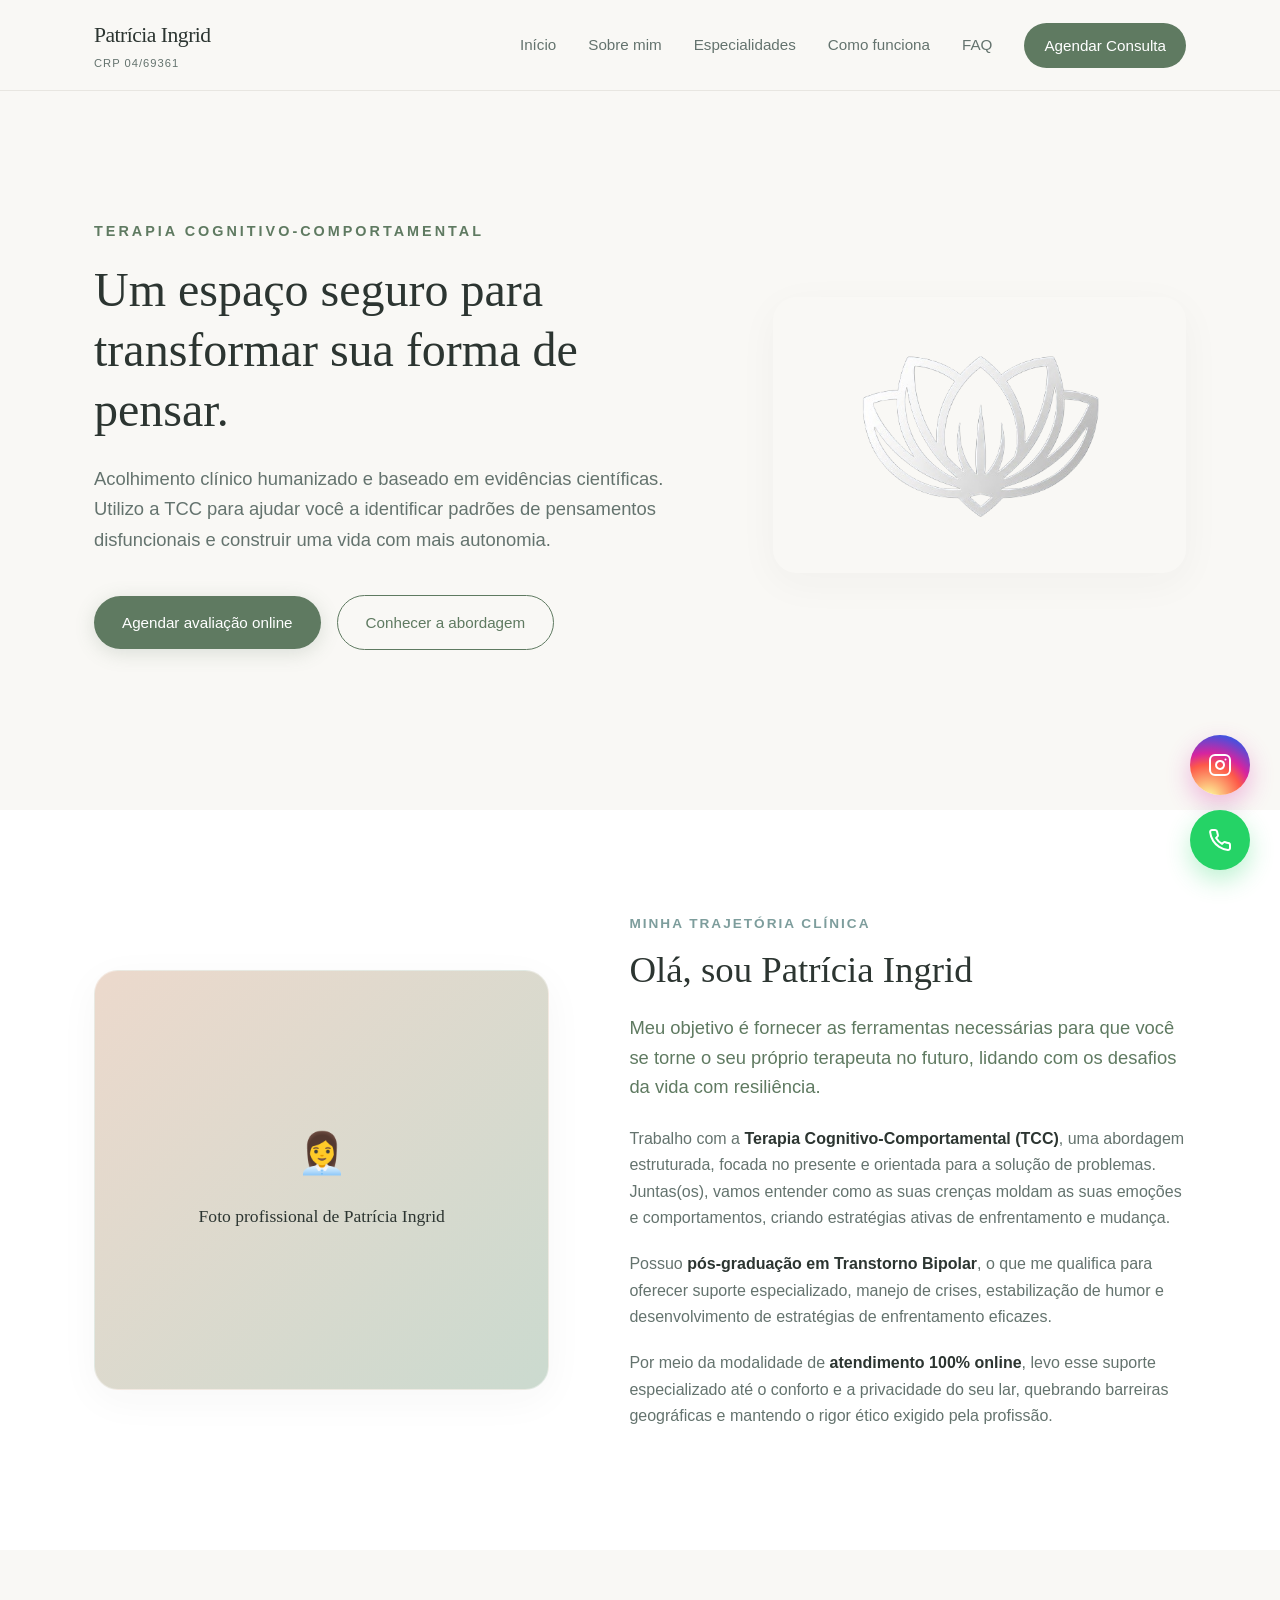
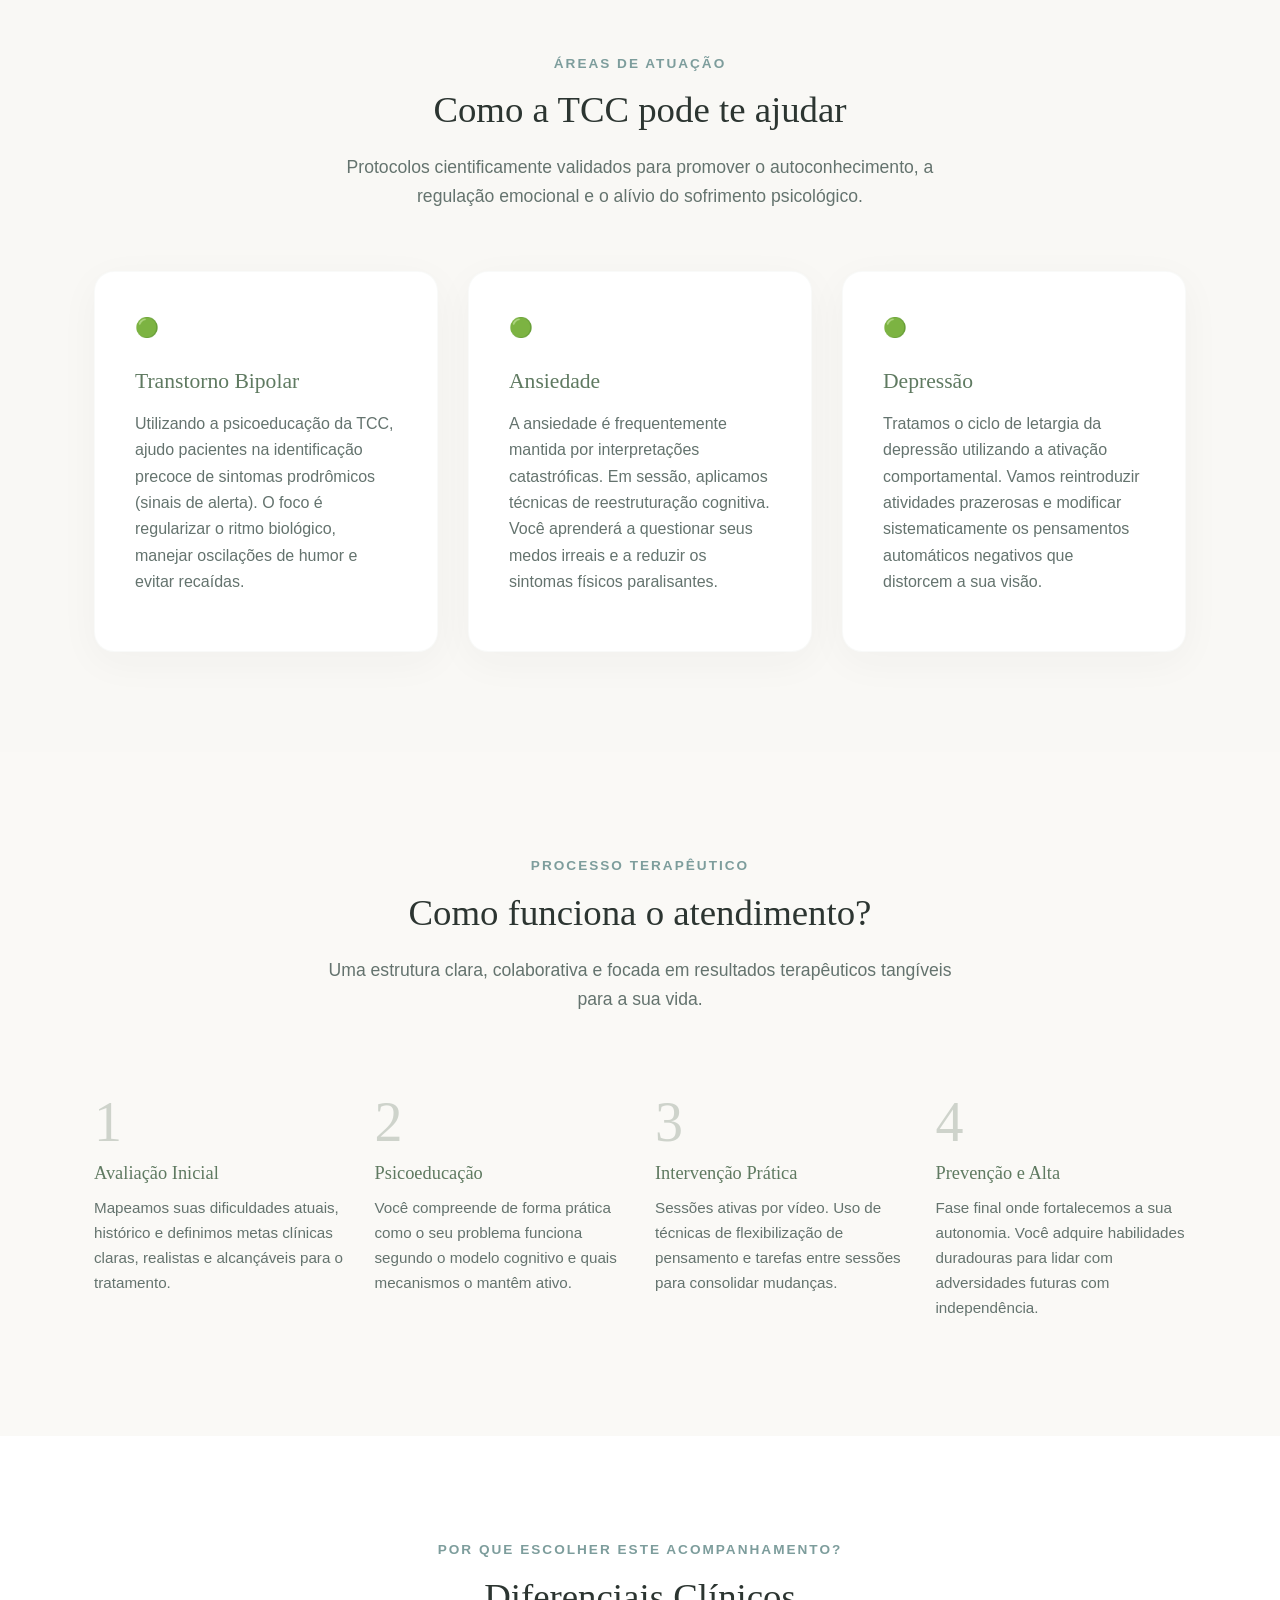
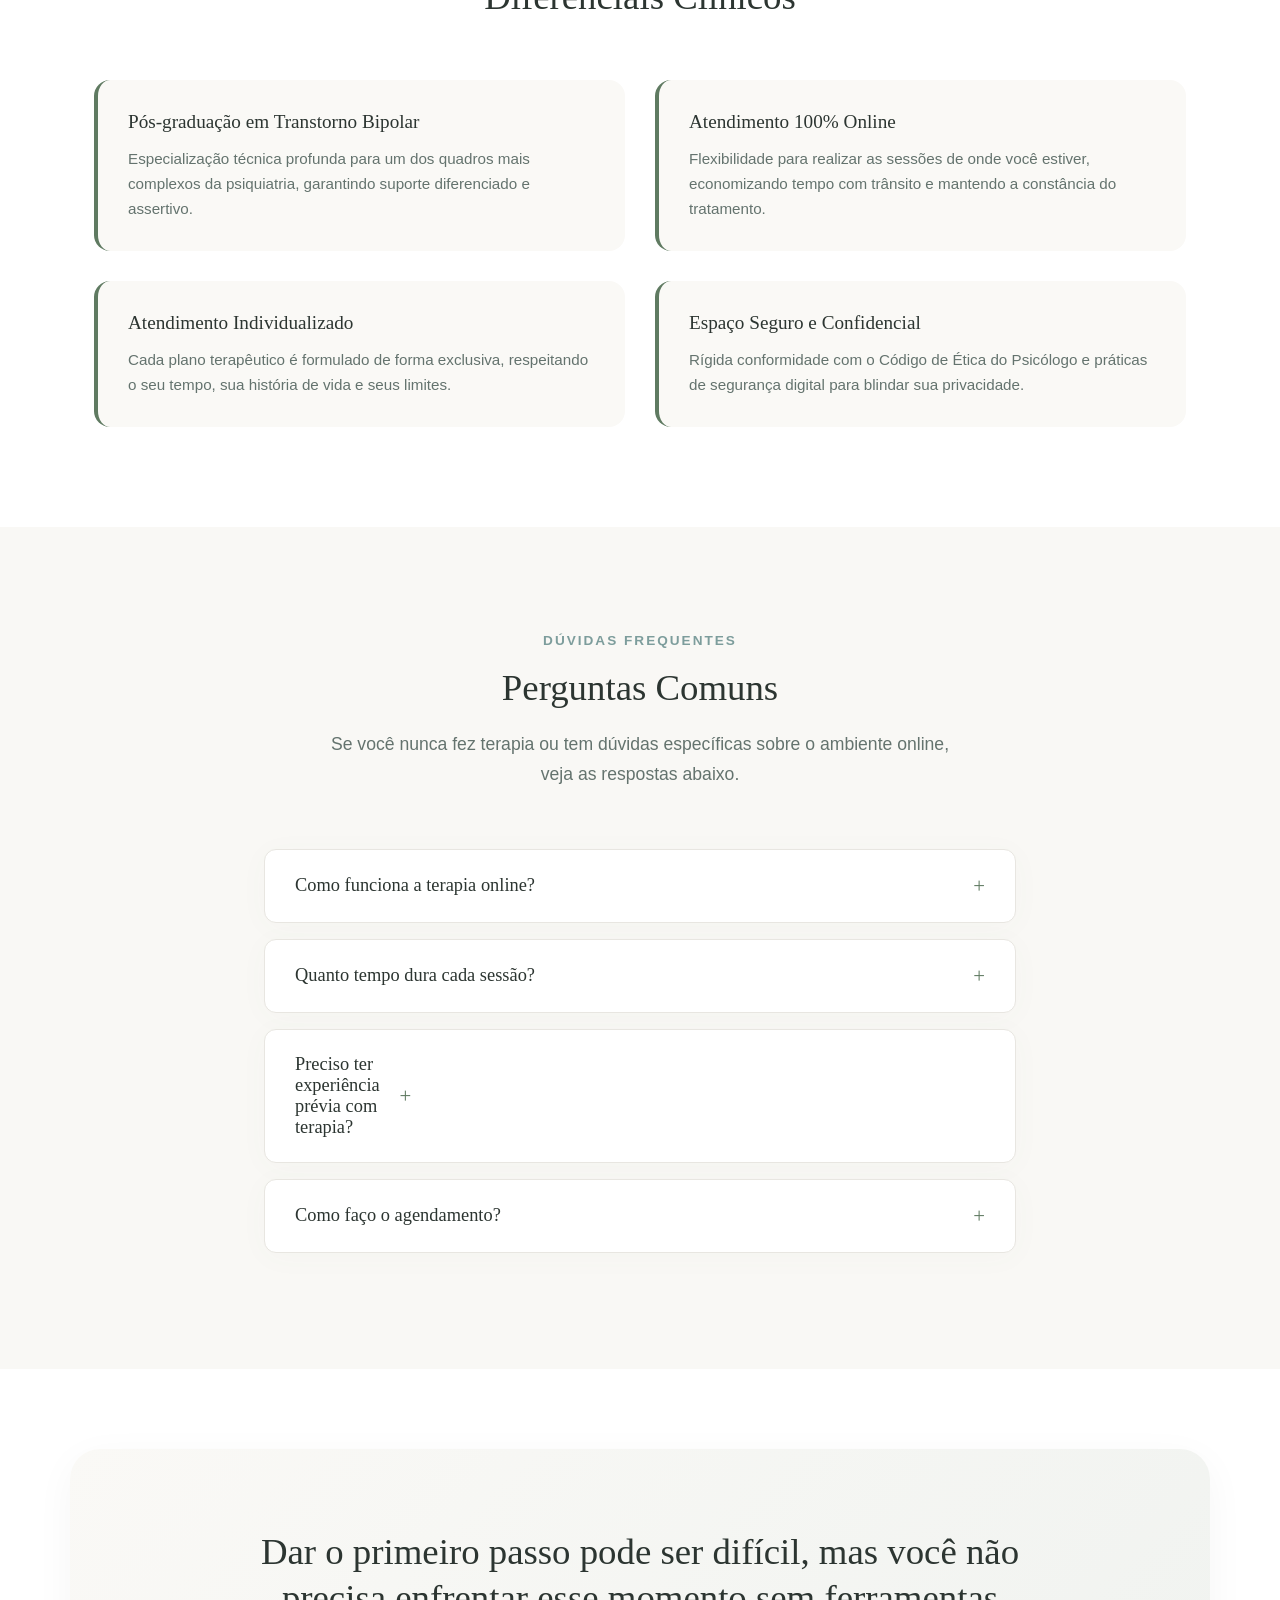
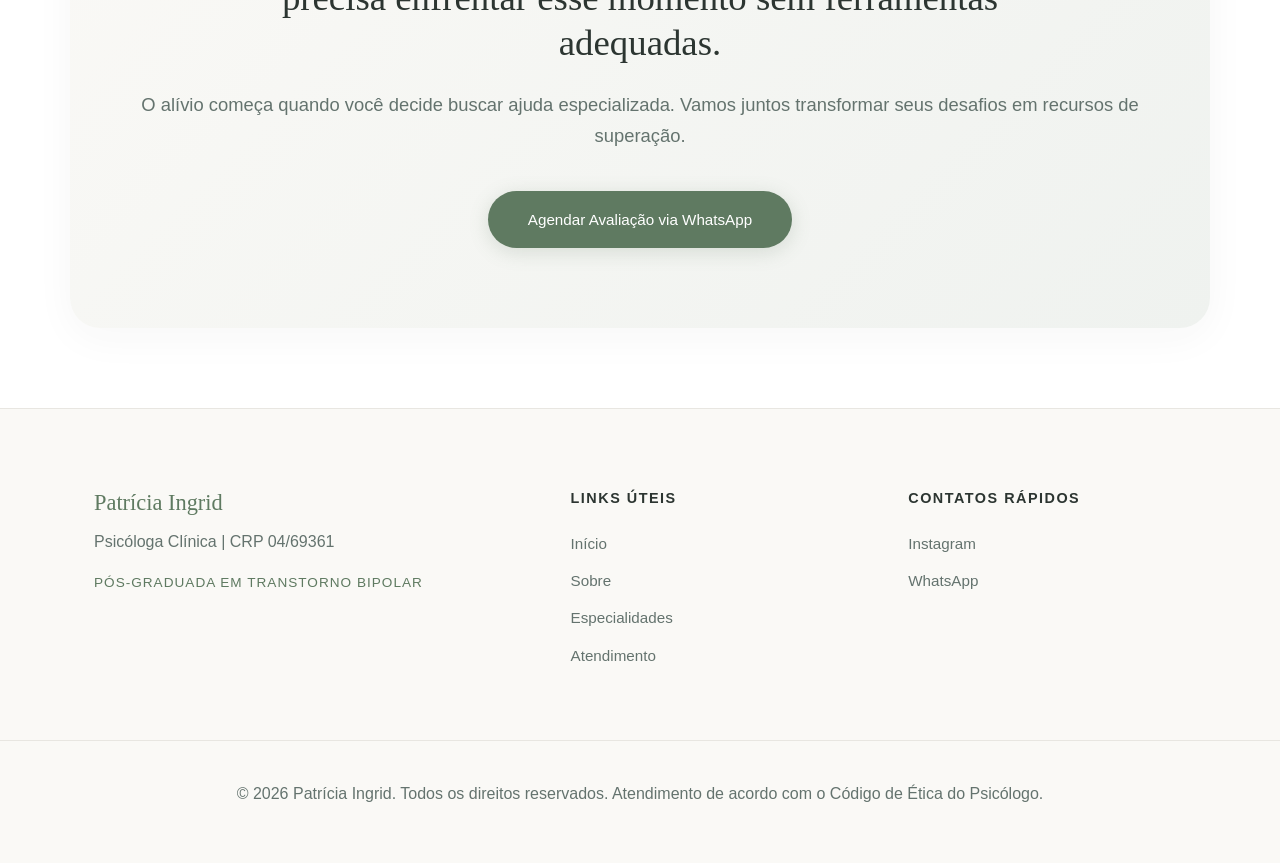
==== commit 700232be: "index.html" ====
--- a/index.html
+++ b/index.html
@@ -5,7 +5,7 @@
     <meta name="viewport" content="width=device-width, initial-scale=1.0">
     
     <title>Patrícia Ingrid | Psicóloga Clínica - Especialista em TCC</title>
-    <meta name="description" content="Psicoterapia online com foco em Transtorno Bipolar, Ansiedade e Depressão. Atendimento acolhedor e baseado em TCC por Patrícia Ingrid, CRP 04/69361.">
+    <meta name="description" content="Psicoterapia online com foco em Transtorno Bipolar, Ansiedade e Depressão. Atendimento acolhedor e baseado em TCC.">
     <meta name="keywords" content="psicóloga online, TCC, terapia cognitivo-comportamental, transtorno bipolar, ansiedade, depressão, Patrícia Ingrid">
     <meta name="author" content="Patrícia Ingrid">
     
@@ -13,7 +13,172 @@
     <link rel="preconnect" href="https://fonts.gstatic.com" crossorigin>
     <link href="https://fonts.googleapis.com/css2?family=Inter:wght@300;400;500;600&family=Lora:ital,wght@0,400;0,500;1,400&display=swap" rel="stylesheet">
 
-    <link rel="stylesheet" href="style.css">
+    <style>
+        :root {
+            --color-bg: #F9F8F5;          
+            --color-card-bg: #FFFFFF;     
+            --color-primary: #5F7A61;     
+            --color-primary-hover: #4D644E;
+            --color-accent: #7D9D9C;      
+            --color-text-main: #2C3531;   
+            --color-text-muted: #64736E;  
+            --color-border: #E8E6E1;      
+            --font-sans: 'Inter', sans-serif;
+            --font-serif: 'Lora', serif;
+            --transition-smooth: all 0.4s cubic-bezier(0.16, 1, 0.3, 1);
+            --shadow-subtle: 0 4px 30px rgba(95, 122, 97, 0.03);
+            --shadow-card: 0 10px 40px rgba(44, 53, 49, 0.04);
+            --shadow-card-hover: 0 20px 50px rgba(95, 122, 97, 0.08);
+            --max-width: 1140px;
+        }
+
+        *, *::before, *::after { box-sizing: border-box; margin: 0; padding: 0; }
+        html { scroll-behavior: smooth; font-size: 16px; }
+        body { font-family: var(--font-sans); background-color: var(--color-bg); color: var(--color-text-main); line-height: 1.65; -webkit-font-smoothing: antialiased; }
+        .container { width: 100%; max-width: var(--max-width); margin: 0 auto; padding: 0 24px; }
+
+        h1, h2, h3, h4 { font-family: var(--font-serif); font-weight: 500; line-height: 1.25; }
+        h1 { font-size: clamp(2rem, 4vw, 3rem); color: var(--color-text-main); margin-bottom: 24px; }
+        h2 { font-size: clamp(1.75rem, 3.2vw, 2.3rem); color: var(--color-text-main); margin-bottom: 20px; }
+        h3 { font-size: 1.35rem; color: var(--color-primary); margin-bottom: 16px; }
+        p { margin-bottom: 16px; font-size: 1rem; color: var(--color-text-muted); }
+        strong { color: var(--color-text-main); font-weight: 600; }
+        .section-subtitle { display: inline-block; font-family: var(--font-sans); font-size: 0.85rem; text-transform: uppercase; letter-spacing: 2px; color: var(--color-accent); font-weight: 600; margin-bottom: 12px; }
+        .section-header { text-align: center; max-width: 650px; margin: 0 auto 60px auto; }
+        .section-intro { font-size: 1.1rem; }
+
+        .btn { display: inline-flex; align-items: center; justify-content: center; font-family: var(--font-sans); font-weight: 500; font-size: 0.95rem; padding: 14px 28px; border-radius: 30px; text-decoration: none; transition: var(--transition-smooth); cursor: pointer; border: none; outline: none; text-align: center; }
+        .btn-primary { background-color: var(--color-primary); color: #ffffff; box-shadow: 0 4px 20px rgba(95, 122, 97, 0.2); }
+        .btn-primary:hover { background-color: var(--color-primary-hover); transform: translateY(-2px); box-shadow: 0 6px 25px rgba(95, 122, 97, 0.3); }
+        .btn-secondary { background-color: transparent; color: var(--color-primary); border: 1.5px solid var(--color-primary); margin-left: 16px; }
+        .btn-secondary:hover { background-color: rgba(95, 122, 97, 0.05); transform: translateY(-2px); }
+
+        /* Botões Flutuantes Redes Sociais */
+        .floating-socials { position: fixed; bottom: 30px; right: 30px; display: flex; flex-direction: column; gap: 15px; z-index: 1000; }
+        .float-btn { width: 60px; height: 60px; border-radius: 50%; display: flex; align-items: center; justify-content: center; color: #FFFFFF; transition: var(--transition-smooth); }
+        
+        .whatsapp-float { background-color: #25D366; box-shadow: 0 10px 25px rgba(37, 211, 102, 0.3); animation: pulse 2s infinite; }
+        .whatsapp-float:hover { transform: scale(1.1) rotate(10deg); box-shadow: 0 12px 30px rgba(37, 211, 102, 0.4); }
+        
+        .instagram-float { background: radial-gradient(circle at 30% 107%, #fdf497 0%, #fdf497 5%, #fd5949 45%, #d6249f 60%, #285AEB 90%); box-shadow: 0 10px 25px rgba(214, 36, 159, 0.3); }
+        .instagram-float:hover { transform: scale(1.1) rotate(10deg); box-shadow: 0 12px 30px rgba(214, 36, 159, 0.4); }
+        
+        @keyframes pulse { 0% { transform: scale(1); } 50% { transform: scale(1.05); } 100% { transform: scale(1); } }
+
+        .main-header { position: fixed; top: 0; left: 0; width: 100%; background-color: rgba(249, 248, 245, 0.95); backdrop-filter: blur(8px); border-bottom: 1px solid var(--color-border); z-index: 999; transition: var(--transition-smooth); }
+        .main-header.scrolled { padding: 12px 0; box-shadow: var(--shadow-subtle); }
+        .nav-container { display: flex; align-items: center; justify-content: space-between; padding-top: 18px; padding-bottom: 18px; }
+        .logo { text-decoration: none; display: flex; flex-direction: column; }
+        .logo-name { font-family: var(--font-serif); font-size: 1.35rem; font-weight: 500; color: var(--color-text-main); letter-spacing: -0.5px; }
+        .logo-crp { font-family: var(--font-sans); font-size: 0.7rem; color: var(--color-text-muted); letter-spacing: 1px; }
+        .nav-menu ul { list-style: none; display: flex; align-items: center; gap: 32px; }
+        .nav-menu a { text-decoration: none; color: var(--color-text-muted); font-family: var(--font-sans); font-size: 0.95rem; font-weight: 400; transition: var(--transition-smooth); position: relative; }
+        .nav-menu a:not(.btn-nav)::after { content: ''; position: absolute; bottom: -6px; left: 0; width: 0; height: 1.5px; background-color: var(--color-accent); transition: var(--transition-smooth); }
+        .nav-menu a:not(.btn-nav):hover { color: var(--color-text-main); }
+        .nav-menu a:not(.btn-nav):hover::after { width: 100%; }
+        .btn-nav { padding: 10px 20px; font-size: 0.85rem; background-color: var(--color-primary); color: #ffffff !important; }
+        .menu-toggle { display: none; flex-direction: column; justify-content: space-between; width: 24px; height: 18px; background: transparent; border: none; cursor: pointer; }
+        .menu-toggle .bar { width: 100%; height: 2px; background-color: var(--color-text-main); transition: var(--transition-smooth); }
+
+        .hero-section { padding: 160px 0 100px 0; min-height: 90vh; display: flex; align-items: center; }
+        .hero-grid { display: grid; grid-template-columns: 1.2fr 0.8fr; gap: 60px; align-items: center; }
+        .hero-tagline { display: block; font-size: 0.9rem; text-transform: uppercase; letter-spacing: 3px; color: var(--color-primary); font-weight: 600; margin-bottom: 16px; }
+        .hero-text { font-size: 1.15rem; margin-bottom: 40px; }
+        .hero-actions { display: flex; align-items: center; }
+
+        .hero-image-container { display: flex; justify-content: center; width: 100%; }
+        .hero-image { width: 100%; max-width: 450px; height: auto; border-radius: 24px; box-shadow: var(--shadow-card); object-fit: cover; }
+
+        .photo-placeholder { width: 100%; height: 520px; background: linear-gradient(135deg, #e2e8e0 0%, #ecd9cc 100%); border-radius: 24px; display: flex; flex-direction: column; justify-content: center; align-items: center; padding: 40px; text-align: center; box-shadow: var(--shadow-card); border: 1px solid rgba(255, 255, 255, 0.4); }
+        .placeholder-icon { font-size: 2.5rem; margin-bottom: 16px; }
+        .placeholder-text { font-family: var(--font-serif); font-size: 1.1rem; color: var(--color-text-main); margin-bottom: 8px; }
+
+        .about-section { padding: 100px 0; background-color: #FFFFFF; }
+        .about-grid { display: grid; grid-template-columns: 0.9fr 1.1fr; gap: 80px; align-items: center; }
+        .alt-placeholder { height: 420px; background: linear-gradient(135deg, #ecd9cc 0%, #cbdacf 100%); }
+        .accent-paragraph { font-size: 1.15rem; color: var(--color-primary); font-weight: 500; line-height: 1.6; margin-bottom: 24px; }
+        .about-text-details p { margin-bottom: 20px; }
+
+        .specialties-section { padding: 100px 0; }
+        .specialties-grid { display: grid; grid-template-columns: repeat(3, 1fr); gap: 30px; }
+        .card { background-color: var(--color-card-bg); border-radius: 20px; padding: 40px; box-shadow: var(--shadow-card); transition: var(--transition-smooth); border: 1px solid rgba(95, 122, 97, 0.04); }
+        .card:hover { transform: translateY(-8px); box-shadow: var(--shadow-card-hover); }
+        .badge { font-size: 1.2rem; display: inline-block; margin-bottom: 24px; }
+
+        .how-it-works-section { padding: 100px 0; background-color: #FAF9F6; }
+        .steps-grid { display: grid; grid-template-columns: repeat(4, 1fr); gap: 30px; }
+        .step-item { position: relative; padding-top: 20px; }
+        .step-num { font-family: var(--font-serif); font-size: 3.5rem; color: var(--color-primary-hover); opacity: 0.25; line-height: 1; margin-bottom: 12px; }
+        .step-content h3 { font-size: 1.15rem; margin-bottom: 10px; }
+        .step-content p { font-size: 0.95rem; }
+
+        .differentials-section { padding: 100px 0; background-color: #FFFFFF; }
+        .differentials-grid { display: grid; grid-template-columns: repeat(2, 1fr); gap: 30px; margin-top: 40px; }
+        .diff-card { padding: 30px; background: #FAF9F6; border-radius: 16px; border-left: 4px solid var(--color-primary); }
+        .diff-card h4 { font-family: var(--font-serif); font-size: 1.2rem; margin-bottom: 12px; color: var(--color-text-main); }
+        .diff-card p { font-size: 0.95rem; margin-bottom: 0; }
+
+        .faq-section { padding: 100px 0; }
+        .faq-container { max-width: 800px; margin: 0 auto; }
+        .accordion-group { margin-top: 40px; }
+        .accordion-item { background-color: var(--color-card-bg); border-radius: 12px; margin-bottom: 16px; box-shadow: var(--shadow-subtle); overflow: hidden; border: 1px solid var(--color-border); transition: var(--transition-smooth); }
+        .accordion-header { width: 100%; display: flex; justify-content: space-between; align-items: center; padding: 24px 30px; background: transparent; border: none; font-family: var(--font-serif); font-size: 1.15rem; font-weight: 500; text-align: left; color: var(--color-text-main); cursor: pointer; transition: var(--transition-smooth); }
+        .accordion-header:hover { color: var(--color-primary); }
+        .accordion-icon { font-size: 1.3rem; color: var(--color-primary); transition: transform 0.3s ease; }
+        .accordion-content { max-height: 0; overflow: hidden; padding: 0 30px; transition: max-height 0.3s cubic-bezier(0, 1, 0, 1); }
+        .accordion-content p { padding-bottom: 24px; margin-bottom: 0; font-size: 0.95rem; line-height: 1.7; }
+        .accordion-item.active { box-shadow: var(--shadow-card); border-color: var(--color-primary); }
+        .accordion-item.active .accordion-icon { transform: rotate(45deg); }
+        .accordion-item.active .accordion-content { max-height: 300px; transition: max-height 0.5s cubic-bezier(1, 0, 1, 0); }
+
+        .cta-section { padding: 80px 0; background-color: #FFFFFF; }
+        .cta-box { background: linear-gradient(135deg, #FAF9F6 0%, #EFF2EF 100%); border-radius: 30px; padding: 80px 40px; text-align: center; box-shadow: var(--shadow-card); }
+        .cta-box h2 { max-width: 800px; margin: 0 auto 24px auto; }
+        .cta-box p { font-size: 1.15rem; margin-bottom: 40px; }
+        .btn-cta { padding: 16px 40px; }
+
+        .main-footer { background-color: #FAF9F6; border-top: 1px solid var(--color-border); padding: 80px 0 40px 0; font-size: 0.95rem; }
+        .footer-grid { display: grid; grid-template-columns: 1.5fr 1fr 1fr; gap: 60px; margin-bottom: 60px; }
+        .footer-info h3 { font-size: 1.4rem; margin-bottom: 12px; }
+        .footer-specialty { font-size: 0.85rem; text-transform: uppercase; letter-spacing: 1px; color: var(--color-primary); font-weight: 500; }
+        .footer-links h4, .footer-contact h4 { font-family: var(--font-sans); font-size: 0.9rem; font-weight: 600; text-transform: uppercase; letter-spacing: 1.5px; margin-bottom: 24px; color: var(--color-text-main); }
+        .footer-links ul { list-style: none; }
+        .footer-links li { margin-bottom: 12px; }
+        .footer-links a { text-decoration: none; color: var(--color-text-muted); transition: var(--transition-smooth); }
+        .footer-links a:hover { color: var(--color-primary); }
+        .social-links { display: flex; flex-direction: column; gap: 12px; }
+        .social-links a { text-decoration: none; color: var(--color-text-muted); transition: var(--transition-smooth); }
+        .social-links a:hover { color: var(--color-primary); }
+        .footer-bottom { border-top: 1px solid var(--color-border); padding-top: 40px; text-align: center; font-size: 0.85rem; }
+
+        .scroll-reveal { opacity: 0; transform: translateY(30px); transition: opacity 1s cubic-bezier(0.16, 1, 0.3, 1), transform 1s cubic-bezier(0.16, 1, 0.3, 1); }
+        .scroll-reveal.visible { opacity: 1; transform: translateY(0); }
+
+        @media (max-width: 992px) {
+            .hero-grid, .about-grid { grid-template-columns: 1fr; gap: 50px; }
+            .hero-image-container { order: -1; }
+            .specialties-grid, .steps-grid { grid-template-columns: 1fr 1fr; }
+            .footer-grid { grid-template-columns: 1fr 1fr; gap: 40px; }
+        }
+
+        @media (max-width: 768px) {
+            .menu-toggle { display: flex; }
+            .nav-menu { position: fixed; top: 75px; left: -100%; width: 100%; height: calc(100vh - 75px); background-color: var(--color-bg); transition: 0.5s ease-in-out; padding: 40px 24px; box-shadow: 0 10px 20px rgba(0,0,0,0.05); }
+            .nav-menu.active { left: 0; }
+            .nav-menu ul { flex-direction: column; align-items: flex-start; gap: 24px; }
+            .nav-menu a { font-size: 1.15rem; }
+            .btn-nav { width: 100%; }
+            .menu-toggle.active .bar:nth-child(1) { transform: translateY(8px) rotate(45deg); }
+            .menu-toggle.active .bar:nth-child(2) { opacity: 0; }
+            .menu-toggle.active .bar:nth-child(3) { transform: translateY(-8px) rotate(-45deg); }
+            .specialties-grid, .steps-grid, .differentials-grid { grid-template-columns: 1fr; }
+            .hero-actions { flex-direction: column; gap: 16px; }
+            .btn { width: 100%; }
+            .btn-secondary { margin-left: 0; }
+            .photo-placeholder { height: 380px; }
+            .footer-grid { grid-template-columns: 1fr; }
+        }
+    </style>
 </head>
 <body>
 
@@ -88,4 +253,299 @@
                     <p class="accent-paragraph">Meu objetivo é fornecer as ferramentas necessárias para que você se torne o seu próprio terapeuta no futuro, lidando com os desafios da vida com resiliência.</p>
                     <div class="about-text-details">
                         <p>
-                            Trabalho com
+                            Trabalho com a <strong>Terapia Cognitivo-Comportamental (TCC)</strong>, uma abordagem estruturada, focada no presente e orientada para a solução de problemas. Juntas(os), vamos entender como as suas crenças moldam as suas emoções e comportamentos, criando estratégias ativas de enfrentamento e mudança.
+                        </p>
+                        <p>
+                            Possuo <strong>pós-graduação em Transtorno Bipolar</strong>, o que me qualifica para oferecer suporte especializado, manejo de crises, estabilização de humor e desenvolvimento de estratégias de enfrentamento eficazes.
+                        </p>
+                        <p>
+                            Por meio da modalidade de <strong>atendimento 100% online</strong>, levo esse suporte especializado até o conforto e a privacidade do seu lar, quebrando barreiras geográficas e mantendo o rigor ético exigido pela profissão.
+                        </p>
+                    </div>
+                </div>
+            </div>
+        </section>
+
+        <section id="especialidades" class="specialties-section">
+            <div class="container">
+                <div class="section-header scroll-reveal">
+                    <span class="section-subtitle">Áreas de Atuação</span>
+                    <h2>Como a TCC pode te ajudar</h2>
+                    <p class="section-intro">Protocolos cientificamente validados para promover o autoconhecimento, a regulação emocional e o alívio do sofrimento psicológico.</p>
+                </div>
+
+                <div class="specialties-grid">
+                    <div class="card specialty-card scroll-reveal">
+                        <div class="card-icon"><span class="badge badge-bipolar">🟢</span></div>
+                        <h3>Transtorno Bipolar</h3>
+                        <p>Utilizando a psicoeducação da TCC, ajudo pacientes na identificação precoce de sintomas prodrômicos (sinais de alerta). O foco é regularizar o ritmo biológico, manejar oscilações de humor e evitar recaídas.</p>
+                    </div>
+
+                    <div class="card specialty-card scroll-reveal">
+                        <div class="card-icon"><span class="badge badge-anxiety">🟢</span></div>
+                        <h3>Ansiedade</h3>
+                        <p>A ansiedade é frequentemente mantida por interpretações catastróficas. Em sessão, aplicamos técnicas de reestruturação cognitiva. Você aprenderá a questionar seus medos irreais e a reduzir os sintomas físicos paralisantes.</p>
+                    </div>
+
+                    <div class="card specialty-card scroll-reveal">
+                        <div class="card-icon"><span class="badge badge-depression">🟢</span></div>
+                        <h3>Depressão</h3>
+                        <p>Tratamos o ciclo de letargia da depressão utilizando a ativação comportamental. Vamos reintroduzir atividades prazerosas e modificar sistematicamente os pensamentos automáticos negativos que distorcem a sua visão.</p>
+                    </div>
+                </div>
+            </div>
+        </section>
+
+        <section id="como-funciona" class="how-it-works-section">
+            <div class="container">
+                <div class="section-header scroll-reveal">
+                    <span class="section-subtitle">Processo Terapêutico</span>
+                    <h2>Como funciona o atendimento?</h2>
+                    <p class="section-intro">Uma estrutura clara, colaborativa e focada em resultados terapêuticos tangíveis para a sua vida.</p>
+                </div>
+
+                <div class="steps-grid">
+                    <div class="step-item scroll-reveal">
+                        <div class="step-num">1</div>
+                        <div class="step-content">
+                            <h3>Avaliação Inicial</h3>
+                            <p>Mapeamos suas dificuldades atuais, histórico e definimos metas clínicas claras, realistas e alcançáveis para o tratamento.</p>
+                        </div>
+                    </div>
+                    <div class="step-item scroll-reveal">
+                        <div class="step-num">2</div>
+                        <div class="step-content">
+                            <h3>Psicoeducação</h3>
+                            <p>Você compreende de forma prática como o seu problema funciona segundo o modelo cognitivo e quais mecanismos o mantêm ativo.</p>
+                        </div>
+                    </div>
+                    <div class="step-item scroll-reveal">
+                        <div class="step-num">3</div>
+                        <div class="step-content">
+                            <h3>Intervenção Prática</h3>
+                            <p>Sessões ativas por vídeo. Uso de técnicas de flexibilização de pensamento e tarefas entre sessões para consolidar mudanças.</p>
+                        </div>
+                    </div>
+                    <div class="step-item scroll-reveal">
+                        <div class="step-num">4</div>
+                        <div class="step-content">
+                            <h3>Prevenção e Alta</h3>
+                            <p>Fase final onde fortalecemos a sua autonomia. Você adquire habilidades duradouras para lidar com adversidades futuras com independência.</p>
+                        </div>
+                    </div>
+                </div>
+            </div>
+        </section>
+
+        <section class="differentials-section">
+            <div class="container">
+                <div class="section-header scroll-reveal">
+                    <span class="section-subtitle">Por que escolher este acompanhamento?</span>
+                    <h2>Diferenciais Clínicos</h2>
+                </div>
+
+                <div class="differentials-grid">
+                    <div class="diff-card scroll-reveal">
+                        <h4>Pós-graduação em Transtorno Bipolar</h4>
+                        <p>Especialização técnica profunda para um dos quadros mais complexos da psiquiatria, garantindo suporte diferenciado e assertivo.</p>
+                    </div>
+                    <div class="diff-card scroll-reveal">
+                        <h4>Atendimento 100% Online</h4>
+                        <p>Flexibilidade para realizar as sessões de onde você estiver, economizando tempo com trânsito e mantendo a constância do tratamento.</p>
+                    </div>
+                    <div class="diff-card scroll-reveal">
+                        <h4>Atendimento Individualizado</h4>
+                        <p>Cada plano terapêutico é formulado de forma exclusiva, respeitando o seu tempo, sua história de vida e seus limites.</p>
+                    </div>
+                    <div class="diff-card scroll-reveal">
+                        <h4>Espaço Seguro e Confidencial</h4>
+                        <p>Rígida conformidade com o Código de Ética do Psicólogo e práticas de segurança digital para blindar sua privacidade.</p>
+                    </div>
+                </div>
+            </div>
+        </section>
+
+        <section id="perguntas-frequentes" class="faq-section">
+            <div class="container faq-container">
+                <div class="section-header scroll-reveal">
+                    <span class="section-subtitle">Dúvidas Frequentes</span>
+                    <h2>Perguntas Comuns</h2>
+                    <p class="section-intro">Se você nunca fez terapia ou tem dúvidas específicas sobre o ambiente online, veja as respostas abaixo.</p>
+                </div>
+
+                <div class="accordion-group scroll-reveal">
+                    <div class="accordion-item">
+                        <button class="accordion-header">
+                            <span>Como funciona a terapia online?</span>
+                            <span class="accordion-icon">+</span>
+                        </button>
+                        <div class="accordion-content">
+                            <p>A psicoterapia online funciona de maneira idêntica à presencial em termos de eficácia e ética. O atendimento ocorre por videochamada em plataformas seguras e criptografadas. Você só precisa de uma conexão de internet estável, um dispositivo (celular ou computador) e um local privado onde se sinta à vontade para falar livremente.</p>
+                        </div>
+                    </div>
+
+                    <div class="accordion-item">
+                        <button class="accordion-header">
+                            <span>Quanto tempo dura cada sessão?</span>
+                            <span class="accordion-icon">+</span>
+                        </button>
+                        <div class="accordion-content">
+                            <p>Cada sessão de psicoterapia individual tem a duração padrão de aproximadamente 50 minutos. Os encontros costumam ocorrer semanalmente, mas essa frequência pode ser ajustada de acordo com a avaliação clínica e as necessidades de cada paciente.</p>
+                        </div>
+                    </div>
+
+                    <div class="accordion-item">
+                        <button class="accordion-header">
+                            <span>Preciso ter experiência prévia com terapia?</span>
+                            <span class="accordion-icon">+</span>
+                        </</button>
+                        <div class="accordion-content">
+                            <p>De forma alguma. O espaço terapêutico é construído para que você possa se expressar no seu próprio ritmo. Não existe um "jeito certo" de falar ou se comportar em sessão; eu estarei aqui para orientar e conduzir o diálogo de forma leve, respeitosa e natural.</p>
+                        </div>
+                    </div>
+
+                    <div class="accordion-item">
+                        <button class="accordion-header">
+                            <span>Como faço o agendamento?</span>
+                            <span class="accordion-icon">+</span>
+                        </button>
+                        <div class="accordion-content">
+                            <p>O agendamento é extremamente prático: basta clicar em qualquer botão de contato deste site para ser direcionado ao meu WhatsApp. Por lá, conversamos brevemente, encontramos o melhor horário disponível na sua semana e realizamos a marcação da sua primeira sessão.</p>
+                        </div>
+                    </div>
+                </div>
+            </div>
+        </section>
+
+        <section id="contato" class="cta-section">
+            <div class="container cta-box scroll-reveal">
+                <h2>Dar o primeiro passo pode ser difícil, mas você não precisa enfrentar esse momento sem ferramentas adequadas.</h2>
+                <p>O alívio começa quando você decide buscar ajuda especializada. Vamos juntos transformar seus desafios em recursos de superação.</p>
+                <a href="https://wa.me/5532984803294" target="_blank" rel="noopener noreferrer" class="btn btn-primary btn-cta">
+                    <span>Agendar Avaliação via WhatsApp</span>
+                </a>
+            </div>
+        </section>
+    </main>
+
+    <footer class="main-footer">
+        <div class="container footer-grid">
+            <div class="footer-info">
+                <h3>Patrícia Ingrid</h3>
+                <p>Psicóloga Clínica | CRP 04/69361</p>
+                <p class="footer-specialty">Pós-graduada em Transtorno Bipolar</p>
+            </div>
+            <div class="footer-links">
+                <h4>Links Úteis</h4>
+                <ul>
+                    <li><a href="#inicio">Início</a></li>
+                    <li><a href="#sobre">Sobre</a></li>
+                    <li><a href="#especialidades">Especialidades</a></li>
+                    <li><a href="#como-funciona">Atendimento</a></li>
+                </ul>
+            </div>
+            <div class="footer-contact">
+                <h4>Contatos Rápidos</h4>
+                <div class="social-links">
+                    <a href="https://instagram.com/psi_patriciaingrid" target="_blank" rel="noopener noreferrer" aria-label="Acessar Instagram">Instagram</a>
+                    <a href="https://wa.me/5532984803294" target="_blank" rel="noopener noreferrer" aria-label="Acessar WhatsApp">WhatsApp</a>
+                </div>
+            </div>
+        </div>
+        <div class="footer-bottom">
+            <p>&copy; 2026 Patrícia Ingrid. Todos os direitos reservados. Atendimento de acordo com o Código de Ética do Psicólogo.</p>
+        </div>
+    </footer>
+
+    <script>
+        document.addEventListener("DOMContentLoaded", function () {
+            
+            // 1. Controle do Header Scrolled
+            const header = document.querySelector(".main-header");
+            window.addEventListener("scroll", function () {
+                if (window.scrollY > 50) {
+                    header.classList.add("scrolled");
+                } else {
+                    header.classList.remove("scrolled");
+                }
+            });
+
+            // 2. Menu Responsivo (Mobile Hambúrguer)
+            const menuToggle = document.getElementById("menuToggle");
+            const navMenu = document.getElementById("navMenu");
+            const navLinks = document.querySelectorAll(".nav-menu a");
+
+            if (menuToggle && navMenu) {
+                menuToggle.addEventListener("click", function () {
+                    menuToggle.classList.toggle("active");
+                    navMenu.classList.toggle("active");
+                });
+
+                navLinks.forEach(link => {
+                    link.addEventListener("click", function () {
+                        menuToggle.classList.remove("active");
+                        navMenu.classList.remove("active");
+                    });
+                });
+            }
+
+            // 3. FAQ Accordion (Sanfona Interativa)
+            const accordionHeaders = document.querySelectorAll(".accordion-header");
+
+            accordionHeaders.forEach(header => {
+                header.addEventListener("click", function () {
+                    const item = this.parentElement;
+                    const isActive = item.classList.contains("active");
+
+                    document.querySelectorAll(".accordion-item").forEach(accItem => {
+                        accItem.classList.remove("active");
+                    });
+
+                    if (!isActive) {
+                        item.classList.add("active");
+                    }
+                });
+            });
+
+            // 4. Animação de Scroll Reveal
+            const revealElements = document.querySelectorAll(".scroll-reveal");
+
+            const revealOnScroll = function () {
+                revealElements.forEach(element => {
+                    const elementTop = element.getBoundingClientRect().top;
+                    const windowHeight = window.innerHeight;
+                    
+                    if (elementTop < windowHeight * 0.85) {
+                        element.classList.add("visible");
+                    }
+                });
+            };
+
+            revealOnScroll();
+            window.addEventListener("scroll", revealOnScroll);
+
+            // 5. Suporte de rolagem suave 
+            document.querySelectorAll('a[href^="#"]').forEach(anchor => {
+                anchor.addEventListener('click', function (e) {
+                    const targetId = this.getAttribute('href');
+                    if (targetId === '#') return;
+                    
+                    const targetElement = document.querySelector(targetId);
+                    
+                    if (targetElement) {
+                        e.preventDefault();
+                        const headerOffset = 80;
+                        const elementPosition = targetElement.getBoundingClientRect().top;
+                        const offsetPosition = elementPosition + window.pageYOffset - headerOffset;
+                        
+                        window.scrollTo({
+                            top: offsetPosition,
+                            behavior: "smooth"
+                        });
+                    }
+                });
+            });
+        });
+    </script>
+</body>
+</html>
